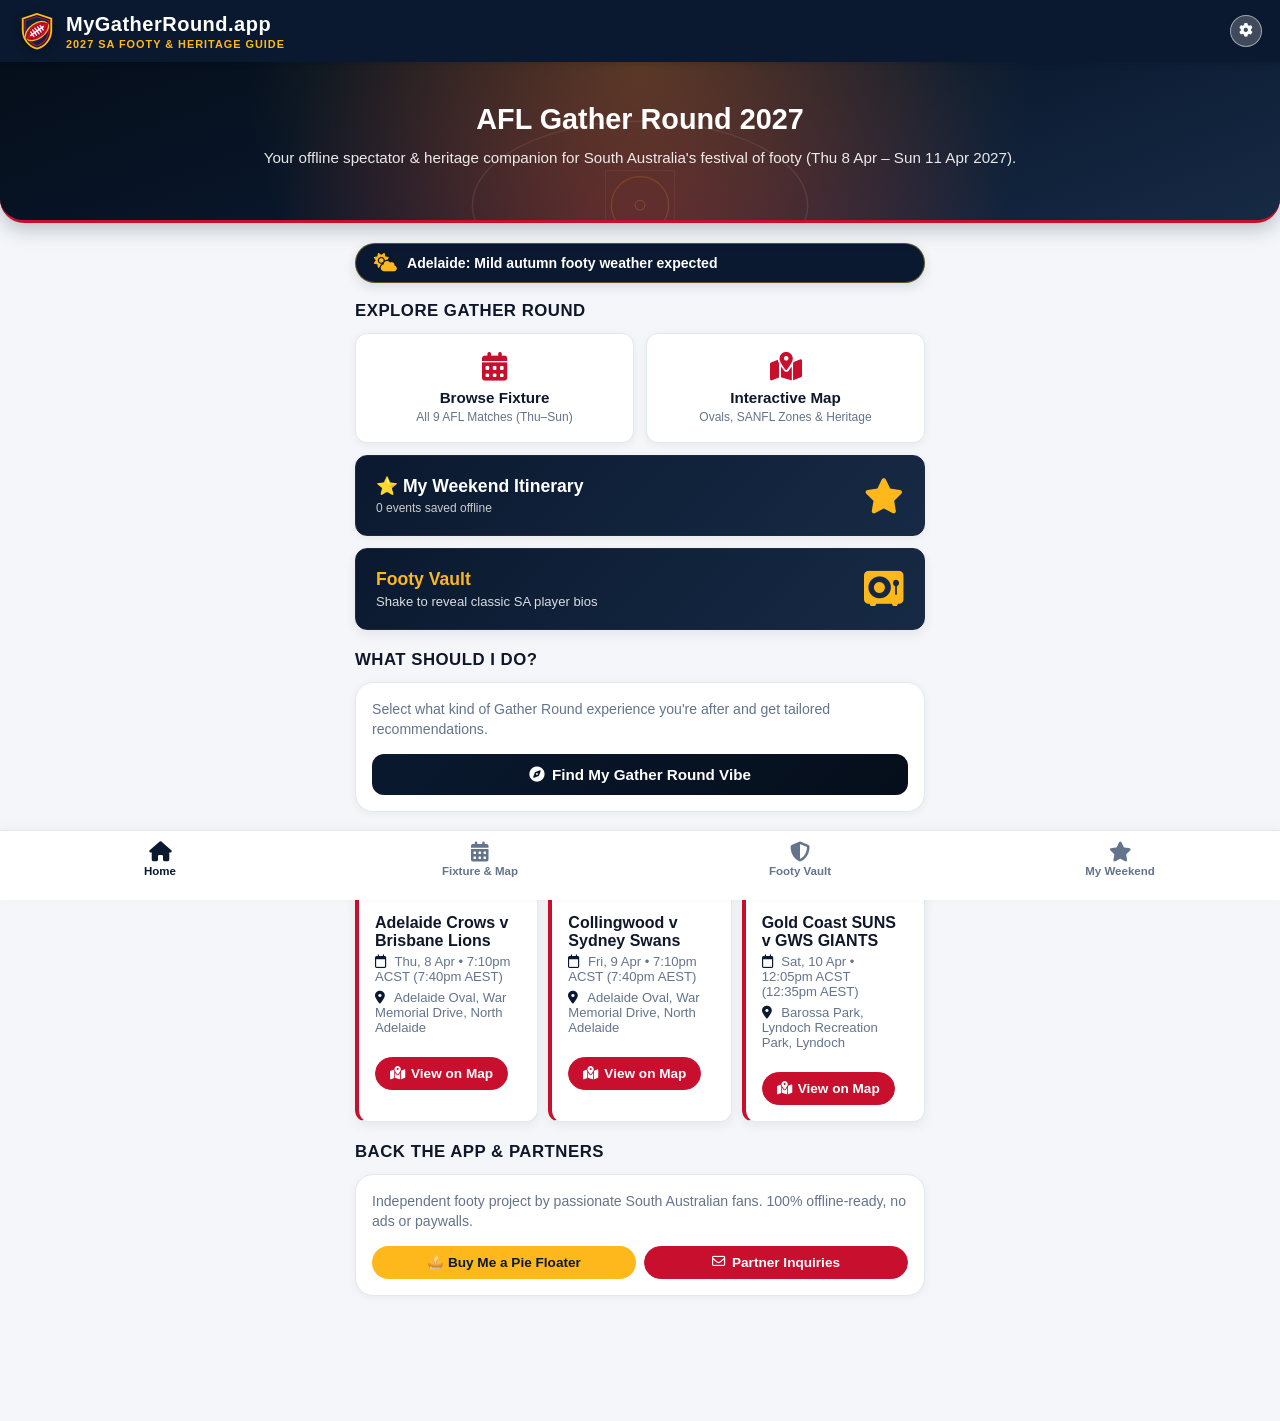
==== index.html @ 76340134 "Add files via upload" ====
<!DOCTYPE html>
<html lang="en">
<head>
    <meta charset="UTF-8">
    <meta name="viewport" content="width=device-width, initial-scale=1.0">
    <meta name="description" content="Independent offline-first spectator &amp; heritage companion for AFL Gather Round 2027 in South Australia. Complete 9-match fixture, SANFL recruiting zones, defunct grounds, supporter pubs, and Footy Express hubs.">
    <title>MyGatherRound.app — 2027 SA Footy &amp; Heritage Guide</title>

    <link rel="manifest" href="manifest.json">
    <meta name="theme-color" content="#0A192F">
    <link rel="apple-touch-icon" href="icons/apple-touch-icon.png">

    <link rel="stylesheet" href="https://cdnjs.cloudflare.com/ajax/libs/font-awesome/6.4.0/css/all.min.css">
    <link rel="preconnect" href="https://cdnjs.cloudflare.com" crossorigin>
    <link rel="stylesheet" href="style.css?v=6.0">
    <!-- Manual SPA pageviews sent from app.js -->
    <script>
        window.GATHER_GA_MEASUREMENT_ID = 'G-95K2T8ZYW4';

        if (window.GATHER_GA_MEASUREMENT_ID) {
            const gaScript = document.createElement('script');
            gaScript.async = true;
            gaScript.src = `https://www.googletagmanager.com/gtag/js?id=${window.GATHER_GA_MEASUREMENT_ID}`;
            document.head.appendChild(gaScript);

            window.dataLayer = window.dataLayer || [];
            window.gtag = function gtag(){ window.dataLayer.push(arguments); };
            window.gtag('js', new Date());
            window.gtag('config', window.GATHER_GA_MEASUREMENT_ID, {
                send_page_view: false
            });
        }

        // Web Push Config
        window.VAPID_PUBLIC_KEY = 'BH3LyaH9Mmp3P5v2Aj8zsNks2gdPat467Py3-vCVW6Ftcm-G1V52Nr8B0gOdq9ZPKsr3PaxFYC1iHn3xDRe8W2I';
        window.GATHER_PUSH_CONFIG = {
            vapidPublicKey: window.VAPID_PUBLIC_KEY,
            subscriptionUrl: 'https://gr-push-backend.mytdu-push.workers.dev/subscribe'
        };
    </script>
</head>
<body>
    <header>
        <button class="header-brand" onclick="showView('home')" aria-label="Go to MyGatherRound home">
            <svg class="header-logo-svg" width="38" height="38" viewBox="0 0 40 40" fill="none" xmlns="http://www.w3.org/2000/svg" aria-hidden="true">
                <!-- Heritage Shield Background -->
                <path d="M20 2L5 7V19C5 28.5 11.5 36.5 20 38.5C28.5 36.5 35 28.5 35 19V7L20 2Z" fill="#0A192F" stroke="#FFB81C" stroke-width="2"/>
                <!-- Shield Inner Accent Border -->
                <path d="M20 5L7.5 9V18.5C7.5 26.5 13 33.7 20 35.5C27 33.7 32.5 26.5 32.5 18.5V9L20 5Z" stroke="#C8102E" stroke-width="1.2" fill="#0E2340"/>
                <!-- Aussie Rules Sherrin Red Football rotated at -35deg -->
                <g transform="translate(20, 20) rotate(-35) translate(-20, -20)">
                    <ellipse cx="20" cy="20" rx="13.5" ry="8" fill="#C8102E" stroke="#FFB81C" stroke-width="1.3"/>
                    <path d="M6.5 20C10 14 30 14 33.5 20" stroke="#8E0820" stroke-width="1" fill="none"/>
                    <path d="M6.5 20C10 26 30 26 33.5 20" stroke="#8E0820" stroke-width="1" fill="none"/>
                    <!-- White Sherrin Lacing Spine -->
                    <line x1="12" y1="20" x2="28" y2="20" stroke="#FFFFFF" stroke-width="1.6" stroke-linecap="round"/>
                    <!-- White Sherrin Cross Laces -->
                    <line x1="14" y1="17" x2="14" y2="23" stroke="#FFFFFF" stroke-width="1.3" stroke-linecap="round"/>
                    <line x1="17" y1="16.5" x2="17" y2="23.5" stroke="#FFFFFF" stroke-width="1.3" stroke-linecap="round"/>
                    <line x1="20" y1="16.2" x2="20" y2="23.8" stroke="#FFFFFF" stroke-width="1.3" stroke-linecap="round"/>
                    <line x1="23" y1="16.5" x2="23" y2="23.5" stroke="#FFFFFF" stroke-width="1.3" stroke-linecap="round"/>
                    <line x1="26" y1="17" x2="26" y2="23" stroke="#FFFFFF" stroke-width="1.3" stroke-linecap="round"/>
                </g>
            </svg>
            <div class="header-titles">
                <h1>MyGatherRound.app</h1>
                <div class="header-subtitle">2027 SA FOOTY &amp; HERITAGE GUIDE</div>
            </div>
        </button>

        <div class="header-actions">
            <button id="header-settings-btn" class="header-icon-btn" onclick="showView('settings')" aria-label="Settings" title="Settings">
                <i class="fas fa-gear" aria-hidden="true"></i>
            </button>
        </div>
    </header>

    <main id="view-home" class="view active">
        <div class="hero">
            <h2>AFL Gather Round 2027</h2>
            <p>Your offline spectator &amp; heritage companion for South Australia's festival of footy (Thu 8 Apr – Sun 11 Apr 2027).</p>
        </div>

        <div class="home-container">
            <div id="weather-widget" class="weather-widget" aria-live="polite">
                <i class="fas fa-cloud-sun" aria-hidden="true"></i>
                <span>Today in Adelaide: Checking weather…</span>
            </div>

            <div class="section-title">Explore Gather Round</div>

            <div class="home-grid">
                <button class="action-card" onclick="showView('schedule');">
                    <i class="fas fa-calendar-days" aria-hidden="true"></i>
                    <h3>Browse Fixture</h3>
                    <p>All 9 AFL Matches (Thu–Sun)</p>
                </button>

                <button class="action-card" onclick="showView('schedule');">
                    <i class="fas fa-map-location-dot" aria-hidden="true"></i>
                    <h3>Interactive Map</h3>
                    <p>Ovals, SANFL Zones &amp; Heritage</p>
                </button>

                <button class="action-card primary-card" onclick="showView('saved')">
                    <div>
                        <h3>⭐ My Weekend Itinerary</h3>
                        <p id="home-saved-count">0 events saved offline</p>
                    </div>
                    <i class="fas fa-star" aria-hidden="true" style="color:var(--gold);"></i>
                </button>

                <button class="action-card vault-card" onclick="showView('vault')">
                    <div>
                        <h3>Footy Vault</h3>
                        <p>Shake to reveal classic SA player bios</p>
                    </div>
                    <i class="fas fa-vault" aria-hidden="true"></i>
                </button>
            </div>

            <!-- What should I do? Recommendation Flow -->
            <section class="home-section" aria-labelledby="guide-title">
                <div class="section-title" id="guide-title">What should I do?</div>
                <div class="guide-panel">
                    <p class="guide-intro">Select what kind of Gather Round experience you're after and get tailored recommendations.</p>
                    <button id="recommendation-launch-btn" class="guide-launch-btn" onclick="openRecommendationFlow()" aria-controls="recommendation-flow" aria-expanded="false">
                        <i class="fas fa-compass" aria-hidden="true"></i>
                        Find My Gather Round Vibe
                    </button>

                    <div id="recommendation-flow" class="recommendation-flow" hidden>
                        <div class="recommendation-step">
                            <div class="recommendation-label">Step 1 · Pick an experience</div>
                            <div id="recommendation-intent-buttons" class="choice-grid" role="group" aria-label="Choose your experience"></div>
                        </div>

                        <div id="recommendation-step-two" class="recommendation-step" hidden>
                            <div class="recommendation-label">Step 2 · Choose your focus</div>
                            <div id="recommendation-option-buttons" class="choice-grid" role="group" aria-label="Choose a recommendation category"></div>
                        </div>

                        <div class="recommendation-controls">
                            <button id="recommendation-back-btn" class="text-btn" onclick="goBackRecommendation()" hidden>Back</button>
                            <button class="text-btn" onclick="resetRecommendationFlow()">Reset</button>
                        </div>

                        <div id="recommendation-results" class="recommendation-results" aria-live="polite"></div>
                    </div>
                </div>
            </section>

            <section class="home-section" aria-labelledby="featured-title">
                <div class="section-title" id="featured-title">Featured Highlights</div>
                <div id="featured-events" class="featured-events" aria-live="polite"></div>
            </section>

            <section class="home-section" aria-labelledby="support-title">
                <div class="section-title" id="support-title">Back the App &amp; Partners</div>
                <div class="guide-panel">
                    <p class="guide-intro">Independent footy project by passionate South Australian fans. 100% offline-ready, no ads or paywalls.</p>
                    <div class="support-actions">
                        <button class="btn btn-secondary btn-pie-cta" type="button" onclick="openSupportModal()">
                            🥧 Buy Me a Pie Floater
                        </button>
                        <a href="mailto:callas1894@gmail.com?subject=MyGatherRound%20Partner%20Inquiry" class="btn btn-primary">
                            <i class="far fa-envelope" aria-hidden="true"></i>
                            Partner Inquiries
                        </a>
                    </div>
                </div>
            </section>
        </div>
    </main>

    <section id="view-settings" class="view" aria-labelledby="settings-title">
        <div class="home-container">
            <h2 id="settings-title">Settings</h2>
            <div id="push-panel" class="guide-panel">
                <div class="settings-row">
                    <span id="notifications-label">Gather Round Banter &amp; Local Alerts</span>
                    <button id="push-toggle-btn" class="settings-switch" type="button" role="switch" aria-labelledby="notifications-label" aria-checked="false" onclick="togglePushAlerts()">Off</button>
                </div>
                <p class="guide-intro">Get cheeky footy memes, local pub &amp; pie floater tips, and occasional stadium reminders. No login required.</p>
                <div class="push-actions">
                    <div id="push-success-animation" class="push-success-animation" aria-hidden="true" hidden></div>
                </div>
                <p id="push-status" class="push-status" aria-live="polite"></p>
            </div>
            <div class="guide-panel settings-panel">
                <button class="btn btn-secondary" type="button" onclick="showView('home')" style="width:100%; margin-bottom:10px;">
                    <i class="fas fa-arrow-left" aria-hidden="true"></i> Back to Home
                </button>
                <button class="btn btn-outline-primary" type="button" onclick="openFeedbackModal()" style="width:100%;">
                    <i class="fas fa-comment-dots" aria-hidden="true"></i> Send Feedback
                </button>
            </div>
            <div class="guide-panel settings-panel">
                <div class="settings-row">
                    <span id="sound-label">Audio &amp; Whistle Feedback</span>
                    <button id="sound-toggle-btn" class="settings-switch" type="button" role="switch" aria-labelledby="sound-label" aria-checked="false" onclick="toggleAudioFeedback()">Off</button>
                </div>
            </div>
            <div id="settings-support-panel" class="guide-panel settings-panel" aria-label="Support MyGatherRound">
                <div class="support-bidon-card">
                    <div class="bidon-icon-wrap pie-icon-wrap">
                        🥧
                    </div>
                    <div class="bidon-text">
                        <h4>🥧 Buy Me a Pie Floater</h4>
                        <p>Support independent offline SANFL boundary maps, defunct ground research, and server costs for SA Gather Round 2027.</p>
                    </div>
                    <a href="https://buymeacoffee.com/mytdu" target="_blank" rel="noopener noreferrer" class="btn btn-bidon btn-pie-btn">
                        <i class="fas fa-heart"></i> Buy a Pie Floater ($5)
                    </a>
                </div>
            </div>
            <div class="guide-panel settings-panel" style="margin-top:16px;">
                <h4 style="margin:0 0 6px 0; color:var(--primary); font-size:0.95rem;">Host or Sponsor a Supporter Event?</h4>
                <p style="font-size:0.84rem; color:var(--text-light); margin:0 0 10px 0;">Promote your pub takeover, brewery, or speaker night directly to interstate Gather Round fans.</p>
                <a href="mailto:callas1894@gmail.com?subject=MyGatherRound%20Partner%20Inquiry" class="btn btn-outline-primary" style="font-size:0.84rem;">
                    <i class="far fa-envelope"></i> Contact: callas1894@gmail.com
                </a>
            </div>
        </div>
    </section>

    <section id="view-schedule" class="view" aria-label="Gather Round Fixture and Events">
        <div class="schedule-layout">
            <div class="schedule-feed-col">
                <div class="filter-wrapper sticky-filters">
                    <!-- Real-Time Schedule Search -->
                    <div class="search-box-wrapper" role="search">
                        <i class="fas fa-search search-icon" aria-hidden="true"></i>
                        <input
                            type="search"
                            id="schedule-search-input"
                            class="schedule-search-input"
                            placeholder="Search matches, clubs, ovals, pubs, legends..."
                            aria-label="Search fixture and events"
                            oninput="handleScheduleSearch(this.value)"
                            autocomplete="off"
                        >
                        <button
                            type="button"
                            id="schedule-search-clear"
                            class="search-clear-btn"
                            onclick="clearScheduleSearch()"
                            aria-label="Clear search"
                            style="display: none;"
                        >
                            <i class="fas fa-times" aria-hidden="true"></i>
                        </button>
                    </div>

                    <!-- 18-CLUB FILTER BAR -->
                    <div class="filter-label">Filter by AFL Club</div>
                    <div class="club-filter-bar" id="club-filters" role="tablist" aria-label="18-Club Filter Bar">
                        <button class="club-pill active" onclick="applyClubFilter('All', this)">All Clubs</button>
                        <button class="club-pill" onclick="applyClubFilter('Adelaide Crows', this)">Adelaide Crows</button>
                        <button class="club-pill" onclick="applyClubFilter('Brisbane Lions', this)">Brisbane Lions</button>
                        <button class="club-pill" onclick="applyClubFilter('Carlton', this)">Carlton</button>
                        <button class="club-pill" onclick="applyClubFilter('Collingwood', this)">Collingwood</button>
                        <button class="club-pill" onclick="applyClubFilter('Essendon', this)">Essendon</button>
                        <button class="club-pill" onclick="applyClubFilter('Fremantle', this)">Fremantle</button>
                        <button class="club-pill" onclick="applyClubFilter('Geelong Cats', this)">Geelong Cats</button>
                        <button class="club-pill" onclick="applyClubFilter('Gold Coast SUNS', this)">Gold Coast SUNS</button>
                        <button class="club-pill" onclick="applyClubFilter('GWS GIANTS', this)">GWS GIANTS</button>
                        <button class="club-pill" onclick="applyClubFilter('Hawthorn', this)">Hawthorn</button>
                        <button class="club-pill" onclick="applyClubFilter('Melbourne', this)">Melbourne</button>
                        <button class="club-pill" onclick="applyClubFilter('North Melbourne', this)">North Melbourne</button>
                        <button class="club-pill" onclick="applyClubFilter('Port Adelaide', this)">Port Adelaide</button>
                        <button class="club-pill" onclick="applyClubFilter('Richmond', this)">Richmond</button>
                        <button class="club-pill" onclick="applyClubFilter('St Kilda', this)">St Kilda</button>
                        <button class="club-pill" onclick="applyClubFilter('Sydney Swans', this)">Sydney Swans</button>
                        <button class="club-pill" onclick="applyClubFilter('West Coast Eagles', this)">West Coast Eagles</button>
                        <button class="club-pill" onclick="applyClubFilter('Western Bulldogs', this)">Western Bulldogs</button>
                    </div>

                    <!-- CATEGORY FILTER PILLS -->
                    <div class="filter-label">Category</div>
                    <div class="filters luma-pills" id="luma-category-filters" role="tablist" aria-label="Category filter">
                        <button class="luma-pill active" data-category="All" onclick="applyLumaCategory('All', this)">🏉 All</button>
                        <button class="luma-pill" data-category="Matches" onclick="applyLumaCategory('Matches', this)">🏟️ Matches</button>
                        <button class="luma-pill" data-category="Kids & Clinics" hidden style="display:none;" onclick="applyLumaCategory('Kids & Clinics', this)">👶 Kids &amp; Clinics</button>
                        <button class="luma-pill" data-category="Supporter Pubs" hidden style="display:none;" onclick="applyLumaCategory('Supporter Pubs', this)">🍻 Supporter Pubs</button>
                        <button class="luma-pill" data-category="The Outer" hidden style="display:none;" onclick="applyLumaCategory('The Outer', this)">📢 The Outer</button>
                        <button class="luma-pill" data-category="Parade" hidden style="display:none;" onclick="applyLumaCategory('Parade', this)">🎉 Parade &amp; Fest</button>
                        <button class="luma-pill star-pill" data-category="My Weekend" onclick="applyLumaCategory('My Weekend', this)">⭐ My Weekend</button>
                    </div>

                    <!-- DATE FILTER PILLS -->
                    <div class="filter-label" id="filter-label-text">Filter by Date</div>
                    <div class="filters" id="day-filters">
                        <button class="filter-btn active" onclick="applyDayFilter('All', this)">All Days</button>
                        <button class="filter-btn" onclick="applyDayFilter('2027-04-08', this)">Thu 8 Apr</button>
                        <button class="filter-btn" onclick="applyDayFilter('2027-04-09', this)">Fri 9 Apr</button>
                        <button class="filter-btn" onclick="applyDayFilter('2027-04-10', this)">Sat 10 Apr</button>
                        <button class="filter-btn" onclick="applyDayFilter('2027-04-11', this)">Sun 11 Apr</button>
                    </div>
                </div>

                <div id="events-container">
                    <div id="loader"><i class="fas fa-spinner fa-spin fa-2x" aria-hidden="true"></i><br><br>Loading Gather Round Fixture...</div>
                </div>
            </div>

            <!-- Sticky Leaflet Map Column (Split layout on desktop, full view on mobile toggle) -->
            <div class="schedule-map-col" id="schedule-map-col">
                <div class="map-toolbar">
                    <div class="map-toolbar-title"><i class="fas fa-map-location-dot" aria-hidden="true"></i> SA Footy Interactive Map</div>
                    <div class="map-toolbar-status" id="schedule-map-status"></div>
                </div>

                <!-- MAP TOGGLEABLE OVERLAY LAYERS -->
                <div class="map-layer-toggles" role="toolbar" aria-label="Footy Map Layers">
                    <button type="button" class="layer-pill" id="layer-toggle-stadiums" onclick="toggleMapLayer('stadiums')">
                        🏟️ Stadiums &amp; Hubs
                    </button>
                    <button type="button" class="layer-pill" id="layer-toggle-sanfl-current" onclick="toggleMapLayer('sanfl-current')">
                        🛡️ SANFL Zones (Current)
                    </button>
                    <button type="button" class="layer-pill" id="layer-toggle-sanfl-1990" onclick="toggleMapLayer('sanfl-1990')">
                        🕰️ SANFL Zones (1990)
                    </button>
                    <button type="button" class="layer-pill" id="layer-toggle-defunct" onclick="toggleMapLayer('defunct')">
                        🏟️ Defunct Grounds
                    </button>
                    <button type="button" class="layer-pill" id="layer-toggle-sanfl-grounds" onclick="toggleMapLayer('sanfl-grounds')">
                        🏉 SANFL Grounds
                    </button>
                    <button type="button" class="layer-pill" id="layer-toggle-heritage" onclick="toggleMapLayer('heritage')">
                        🏛️ Footy Roots
                    </button>
                    <button type="button" class="layer-pill" id="layer-toggle-toilets" onclick="toggleMapLayer('toilets')">
                        🚻 Toilets
                    </button>
                    <button type="button" class="layer-pill" id="layer-toggle-water" onclick="toggleMapLayer('water')">
                        💧 Water
                    </button>
                </div>

                <div id="schedule-interactive-map" class="schedule-interactive-map" role="region" aria-label="Interactive SA footy map"></div>
                
                <div class="map-legend">
                    <span class="legend-item"><span class="legend-dot dot-match"></span> AFL Match</span>
                    <span class="legend-item"><span class="legend-dot dot-festival"></span> Festival / Parade</span>
                    <span class="legend-item"><span class="legend-dot dot-clinic"></span> Clinics</span>
                    <span class="legend-item"><span class="legend-dot dot-pub"></span> Supporter Pubs</span>
                    <span class="legend-item"><span class="legend-dot dot-outer"></span> The Outer</span>
                </div>
            </div>
        </div>

        <!-- Floating Mobile View Toggle Button -->
        <button id="mobile-map-toggle-btn" class="floating-view-toggle" onclick="toggleMobileScheduleView()" aria-label="Toggle between map and list view">
            <i class="fas fa-map" id="mobile-toggle-icon" aria-hidden="true"></i>
            <span id="mobile-toggle-label">Map View</span>
        </button>
    </section>

    <!-- SAVED VIEW ("MY WEEKEND") -->
    <section id="view-saved" class="view" aria-label="Saved Gather Round events and Fan Passport">
        <div class="saved-heading">
            <h2>⭐ My Weekend Itinerary</h2>
            <div class="saved-header-actions">
                <button class="btn btn-secondary share-btn" type="button" onclick="shareItinerary()" aria-label="Share itinerary deep link"><i class="fas fa-share-nodes" aria-hidden="true"></i> Share Itinerary</button>
                <button class="btn btn-primary export-btn" type="button" onclick="exportSavedEvents()"><i class="far fa-calendar-plus" aria-hidden="true"></i> Export to Calendar</button>
            </div>
        </div>
        <p class="saved-sub">Your personal AFL Gather Round 2027 offline itinerary and spectator passport.</p>
        <div id="saved-events-container"></div>
    </section>

    <!-- INSTALL MODAL -->
    <div id="install-modal" class="modal-overlay" onclick="closeInstallModal(event)">
        <div class="modal-card" role="dialog" aria-modal="true" aria-labelledby="install-title">
            <div class="modal-header">
                <h3 id="install-title">Install MyGatherRound.app</h3>
                <button class="close-btn" onclick="closeInstallModal()" aria-label="Close installation instructions">&times;</button>
            </div>
            <p class="modal-sub">Add this app to your phone's home screen for instantaneous offline access during match days:</p>

            <div class="install-step"><div class="step-num">1</div><div>Tap the <strong>Share</strong> button in your mobile browser bar.</div></div>
            <div class="install-step"><div class="step-num">2</div><div>Select <strong>Add to Home Screen</strong>.</div></div>
            <button class="btn btn-primary" style="width:100%; margin-top:15px; padding:12px;" onclick="closeInstallModal()">Got It</button>
        </div>
    </div>

    <!-- FEEDBACK MODAL -->
    <div id="feedback-modal" class="modal-overlay" role="dialog" aria-modal="true" aria-labelledby="feedback-title" aria-describedby="feedback-description" onclick="closeFeedbackModal(event)">
        <div class="modal-card modal-card-wide">
            <div class="modal-header">
                <h3 id="feedback-title">Send Feedback</h3>
                <button class="close-btn" onclick="closeFeedbackModal()" aria-label="Close feedback form">&times;</button>
            </div>
            <p id="feedback-description" class="modal-sub">Report a missing supporter pub, venue tip, or historical correction.</p>
            <iframe
                id="feedback-form-frame"
                class="feedback-frame"
                title="Gather Round feedback form"
                loading="lazy"
                src="about:blank"
                data-form-src="https://docs.google.com/forms/d/e/1FAIpQLSeqT7n_K20AOT6cYhh2yM2VedXHFwGD9ByQ7wXvT9gmmK6NEg/viewform?embedded=true"
                data-form-share-url="https://forms.gle/2UWyokw2GM65tKsW9"
            ></iframe>
            <p class="feedback-note">Having trouble viewing the embedded form? You can open it directly in a new tab.</p>
            <div class="modal-actions">
                <button class="btn btn-primary" type="button" onclick="openFeedbackForm()">Open in new tab</button>
                <button class="btn modal-secondary-btn" type="button" onclick="closeFeedbackModal()">Done</button>
            </div>
        </div>
    </div>

    <!-- SUPPORT / PIE FLOATER MODAL -->
    <div id="support-modal" class="modal-overlay" role="dialog" aria-modal="true" aria-labelledby="support-modal-title" onclick="closeSupportModal(event)">
        <div class="modal-card">
            <div class="modal-header">
                <h3 id="support-modal-title">🥧 Buy Me a Pie Floater</h3>
                <button class="close-btn" onclick="closeSupportModal()" aria-label="Close support modal">&times;</button>
            </div>
            <div class="support-bidon-card">
                <div class="bidon-icon-wrap pie-icon-wrap">
                    🥧
                </div>
                <div class="bidon-text">
                    <h4>Back MyGatherRound.app</h4>
                    <p>Keep this guide 100% independent, free of gambling ads, and offline-ready for every footy fan visiting South Australia.</p>
                </div>
                <a href="https://buymeacoffee.com/mytdu" target="_blank" rel="noopener noreferrer" class="btn btn-bidon btn-pie-btn">
                    <i class="fas fa-heart"></i> Buy a Pie Floater ($5)
                </a>
            </div>
            <div style="margin-top:16px; font-size:0.85rem; color:var(--text-light); text-align:center;">
                Want to partner or spotlight your venue? <a href="mailto:callas1894@gmail.com?subject=MyGatherRound%20Partner%20Inquiry" style="color:var(--crimson); font-weight:bold;">Contact us here</a>.
            </div>
        </div>
    </div>

    <!-- FOOTY VAULT VIEW -->
    <section id="view-vault" class="view" aria-labelledby="vault-title">
        <div class="home-container">
            <h2 id="vault-title">🏛️ Footy Vault</h2>
            <p class="vault-subtitle">Shake your phone (or tap below) to reveal a classic SA footy cult hero.</p>

            <div class="vault-controls">
                <button id="vault-unlock-btn" class="btn btn-primary vault-unlock-btn" type="button" onclick="unlockVault()" style="display:none;">
                    <i class="fas fa-lock-open" aria-hidden="true"></i> Unlock Shake Sensor
                </button>
                <div id="vault-sensor-status" class="vault-sensor-badge" aria-live="polite">⚪ Tap below to unlock motion sensor</div>
                <button id="vault-tap-btn" class="btn btn-secondary vault-tap-btn" type="button" onclick="triggerVaultShake()">
                    <i class="fas fa-football" aria-hidden="true"></i> Shake / Draw Random Cult Hero
                </button>
            </div>

            <div id="vault-card-container" class="vault-card-container" aria-live="polite"></div>

            <div class="vault-back-row">
                <button class="btn btn-secondary" type="button" onclick="showView('home')">
                    <i class="fas fa-arrow-left" aria-hidden="true"></i> Back to Home
                </button>
            </div>
        </div>
    </section>

    <!-- BOTTOM NAVIGATION -->
    <nav class="bottom-nav" aria-label="Primary navigation">
        <button class="nav-item active" onclick="showView('home')" id="nav-home"><i class="fas fa-home" aria-hidden="true"></i>Home</button>
        <button class="nav-item" onclick="showView('schedule')" id="nav-schedule"><i class="fas fa-calendar-days" aria-hidden="true"></i>Fixture &amp; Map</button>
        <button class="nav-item" onclick="showView('vault')" id="nav-vault"><i class="fas fa-shield-halved" aria-hidden="true"></i>Footy Vault</button>
        <button class="nav-item" onclick="showView('saved')" id="nav-saved"><span class="badge" id="nav-badge" style="display:none;">0</span><i class="fas fa-star" aria-hidden="true"></i>My Weekend</button>
    </nav>

    <script src="cdn-libs.js?v=6.0"></script>
    <script src="app.js?v=6.0"></script>
    <script src="push-notifications.js?v=6.0"></script>
</body>
</html>
---- style.css ----
/* MyGatherRound.app — 2027 SA Footy & Heritage Guide */
:root {
    --primary: #0A192F;
    --primary-dark: #050E1A;
    --crimson: #C8102E;
    --gold: #FFB81C;
    --navy: #0A192F;
    --navy-light: #172A45;
    --bg-color: #F4F6F9;
    --card-bg: #FFFFFF;
    --text-dark: #0F172A;
    --text-light: #64748B;
    --border: #E2E8F0;
}

* {
    box-sizing: border-box;
}

body {
    font-family: -apple-system, BlinkMacSystemFont, 'Segoe UI', Roboto, Helvetica, Arial, sans-serif;
    background-color: var(--bg-color);
    margin: 0;
    padding: 0;
    color: var(--text-dark);
    padding-bottom: 85px;
}

header {
    background-color: var(--primary) !important;
    color: white;
    padding: 12px 18px;
    position: sticky;
    top: 0;
    z-index: 100;
    box-shadow: 0 2px 6px rgba(0,0,0,0.12);
    display: flex;
    justify-content: space-between;
    align-items: center;
}

.header-brand {
    display: flex;
    align-items: center;
    gap: 10px;
    background: transparent;
    border: none;
    text-align: left;
    padding: 0;
    cursor: pointer;
    user-select: none;
}

.header-logo-svg {
    flex-shrink: 0;
    filter: drop-shadow(0 2px 4px rgba(0, 0, 0, 0.35));
}

.header-titles {
    display: flex;
    flex-direction: column;
}

.header-brand h1 {
    margin: 0;
    font-size: 1.25rem;
    font-weight: 800;
    letter-spacing: 0.5px;
    color: white;
    line-height: 1.15;
}

.header-subtitle {
    font-size: 0.68rem;
    text-transform: uppercase;
    font-weight: 700;
    letter-spacing: 1px;
    color: var(--gold) !important;
    margin-top: 2px;
}

.header-actions {
    display: flex;
    align-items: center;
    gap: 8px;
}

.header-icon-btn {
    background: rgba(255, 255, 255, 0.22);
    color: white;
    border: 1px solid rgba(255, 255, 255, 0.5);
    width: 32px;
    height: 32px;
    border-radius: 50%;
    font-size: 0.85rem;
    cursor: pointer;
    display: inline-flex;
    align-items: center;
    justify-content: center;
    backdrop-filter: blur(4px);
    transition: all 0.2s ease;
    padding: 0;
}

.header-icon-btn:hover {
    background: rgba(255, 255, 255, 0.35);
}

.header-icon-btn:active {
    background: rgba(255, 255, 255, 0.5);
    transform: scale(0.92);
}

.header-icon-btn.active {
    background: white;
    color: var(--primary);
    border-color: white;
}

.header-install-btn {
    background: rgba(255, 255, 255, 0.22);
    color: white;
    border: 1px solid rgba(255, 255, 255, 0.5);
    padding: 6px 14px;
    border-radius: 20px;
    font-size: 0.78rem;
    font-weight: 700;
    cursor: pointer;
    display: flex;
    align-items: center;
    gap: 6px;
    backdrop-filter: blur(4px);
    transition: all 0.2s ease;
}

.header-install-btn:active {
    background: rgba(255, 255, 255, 0.4);
    transform: scale(0.95);
}

.view {
    display: none;
}

.view.active {
    display: block;
}

.hero {
    position: relative;
    background-color: #0A192F;
    background-image:
        radial-gradient(circle at 50% 0%, rgba(255, 184, 28, 0.22) 0%, transparent 60%),
        radial-gradient(circle at 50% 115%, rgba(200, 16, 46, 0.35) 0%, transparent 55%),
        url("data:image/svg+xml,%3Csvg xmlns='http://www.w3.org/2000/svg' viewBox='0 0 800 320'%3E%3Cellipse cx='400' cy='290' rx='340' ry='170' fill='none' stroke='%23ffffff' stroke-opacity='0.10' stroke-width='3'/%3E%3Ccircle cx='400' cy='290' r='58' fill='none' stroke='%23FFB81C' stroke-opacity='0.22' stroke-width='2.5'/%3E%3Ccircle cx='400' cy='290' r='10' fill='none' stroke='%23FFB81C' stroke-opacity='0.28' stroke-width='2'/%3E%3Crect x='330' y='220' width='140' height='140' fill='none' stroke='%23ffffff' stroke-opacity='0.08' stroke-width='2'/%3E%3C/svg%3E"),
        linear-gradient(160deg, #050E1A 0%, #0A192F 55%, #172A45 100%);
    background-size: cover, cover, 100% 100%, cover;
    background-position: center;
    color: white;
    padding: 40px 20px 32px 20px;
    text-align: center;
    border-bottom: 3px solid #C8102E;
    border-bottom-left-radius: 24px;
    border-bottom-right-radius: 24px;
    box-shadow: 0 6px 20px rgba(10, 25, 47, 0.25);
}

.hero h2 {
    font-size: 1.8rem;
    font-weight: 800;
    margin: 0 0 10px 0;
    line-height: 1.2;
}

.hero p {
    font-size: 0.95rem;
    margin: 0 0 20px 0;
    opacity: 0.9;
    line-height: 1.4;
}

.home-container {
    padding: 20px 15px;
    max-width: 600px;
    margin: 0 auto;
}

.weather-widget {
    display: flex;
    align-items: center;
    gap: 10px;
    background: #0A192F;
    border: 1px solid rgba(255, 184, 28, 0.35);
    border-radius: 9999px;
    padding: 10px 18px;
    margin: 0 0 18px 0;
    color: #FFFFFF;
    font-size: 0.88rem;
    font-weight: 600;
    box-shadow: 0 4px 12px rgba(10, 25, 47, 0.12);
}

.weather-widget i {
    color: #FFB81C;
    font-size: 1.15rem;
}

.weather-widget span {
    color: #FFFFFF;
}

.section-title {
    font-size: 1.05rem;
    font-weight: 700;
    margin: 15px 0 12px 0;
    color: var(--text-dark);
    text-transform: uppercase;
    letter-spacing: 0.5px;
}

.home-section {
    margin-bottom: 20px;
}

.guide-panel {
    background: var(--card-bg);
    border: 1px solid var(--border);
    border-radius: 18px;
    padding: 16px;
    box-shadow: 0 2px 8px rgba(0,0,0,0.05);
}

.settings-panel {
    margin-top: 16px;
}

.settings-panel .helper-copy {
    margin: 0;
}

.settings-row {
    display: flex;
    align-items: center;
    justify-content: space-between;
    gap: 16px;
    font-weight: 700;
    margin-bottom: 12px;
}

.settings-panel .settings-row {
    margin-bottom: 0;
}

.settings-switch {
    position: relative;
    flex: none;
    min-width: 88px;
    height: 32px;
    padding: 0 8px 0 48px;
    border: 0;
    background: transparent;
    color: var(--text-dark);
    cursor: pointer;
    font: inherit;
}

.settings-switch::before {
    content: '';
    position: absolute;
    left: 0;
    top: 0;
    width: 44px;
    height: 24px;
    border-radius: 12px;
    background: var(--text-light);
    margin-top: 4px;
}

.settings-switch::after {
    content: '';
    position: absolute;
    left: 3px;
    top: 7px;
    width: 18px;
    height: 18px;
    border-radius: 50%;
    background: white;
}

.settings-switch[aria-checked="true"]::before {
    background: var(--primary);
}

.settings-switch[aria-checked="true"]::after {
    left: 23px;
}

.settings-switch:disabled {
    opacity: 0.55;
    cursor: not-allowed;
}

.guide-intro,
.helper-copy {
    margin: 0 0 14px 0;
    font-size: 0.88rem;
    color: var(--text-light);
    line-height: 1.45;
}

.guide-launch-btn,
.text-btn {
    border: none;
    cursor: pointer;
    font-weight: 700;
}

.guide-launch-btn {
    width: 100%;
    display: inline-flex;
    align-items: center;
    justify-content: center;
    gap: 8px;
    padding: 12px 14px;
    border-radius: 12px;
    background: linear-gradient(135deg, var(--primary) 0%, var(--primary-dark) 100%);
    color: white;
    font-size: 0.95rem;
}

.recommendation-flow {
    margin-top: 14px;
    padding-top: 14px;
    border-top: 1px solid var(--border);
}

.recommendation-step + .recommendation-step {
    margin-top: 14px;
}

.recommendation-label {
    font-size: 0.74rem;
    text-transform: uppercase;
    letter-spacing: 0.5px;
    font-weight: 800;
    color: var(--text-light);
    margin-bottom: 8px;
}

.choice-grid {
    display: grid;
    grid-template-columns: repeat(2, minmax(0, 1fr));
    gap: 8px;
}

.choice-btn {
    border: 1px solid var(--border);
    background: #fff;
    border-radius: 12px;
    padding: 12px 10px;
    text-align: left;
    font-size: 0.86rem;
    font-weight: 700;
    color: var(--text-dark);
    cursor: pointer;
}

.choice-btn.active {
    border-color: var(--primary);
    background: #fff4ed;
    color: var(--primary);
}

.recommendation-controls {
    display: flex;
    justify-content: space-between;
    align-items: center;
    margin: 12px 0;
}

.text-btn {
    background: transparent;
    color: var(--primary);
    padding: 0;
    font-size: 0.85rem;
}

.recommendation-list,
.featured-events {
    display: grid;
    gap: 10px;
}

@media (min-width: 600px) {
    .featured-events {
        grid-template-columns: repeat(3, minmax(0, 1fr));
        align-items: stretch;
    }

    .featured-events > .event-card {
        margin-bottom: 0;
        height: 100%;
    }
}

.recommendation-card,
.featured-card,
.placeholder-card {
    background: white;
    border: 1px solid var(--border);
    border-radius: 12px;
    padding: 14px;
}

.recommendation-card h3,
.featured-card h3 {
    margin: 0 0 8px 0;
    font-size: 1rem;
    line-height: 1.35;
}

.recommendation-card p,
.placeholder-card {
    margin: 0;
    font-size: 0.88rem;
    color: #444;
    line-height: 1.45;
}

.recommendation-meta,
.featured-meta {
    display: flex;
    flex-wrap: wrap;
    gap: 6px;
    margin-bottom: 8px;
    font-size: 0.76rem;
    color: var(--text-light);
    font-weight: 700;
}

.recommendation-meta {
    margin-bottom: 6px;
}

.recommendation-action,
.featured-action {
    margin-top: 12px;
    width: 100%;
}

.support-actions {
    display: flex;
    flex-wrap: wrap;
    gap: 8px;
}

.support-actions .btn {
    flex: 1 1 calc(50% - 4px);
}

.btn-disabled {
    background: #f1f1f4;
    border-color: #dddddf;
    color: #7a7a84;
}

.home-grid {
    display: grid;
    grid-template-columns: 1fr 1fr;
    gap: 12px;
    margin-bottom: 20px;
}

.action-card {
    background: var(--card-bg);
    border-radius: 12px;
    padding: 18px 15px;
    text-align: center;
    box-shadow: 0 2px 8px rgba(0,0,0,0.06);
    border: 1px solid var(--border);
    cursor: pointer;
    transition: transform 0.2s, box-shadow 0.2s;
    text-decoration: none;
    color: var(--text-dark);
}

.action-card:active {
    transform: scale(0.97);
}

.action-card i {
    font-size: 1.8rem;
    color: var(--crimson);
    margin-bottom: 8px;
    display: block;
}

.action-card h3 {
    margin: 0 0 4px 0;
    font-size: 0.95rem;
    font-weight: 700;
}

.action-card p {
    margin: 0;
    font-size: 0.75rem;
    color: var(--text-light);
}

.primary-card {
    grid-column: span 2;
    background: linear-gradient(135deg, #0A192F 0%, #172A45 100%);
    border: 1px solid #1E293B;
    color: white;
    display: flex;
    align-items: center;
    justify-content: space-between;
    text-align: left;
    padding: 20px;
}

.primary-card i {
    font-size: 2.2rem;
    color: var(--gold) !important;
    margin: 0;
}

.primary-card h3 {
    font-size: 1.1rem;
    margin-bottom: 4px;
}

.primary-card p {
    color: #ccc;
}

/* ==========================================================================
   Schedule, Filters & Lu.ma-style Pill Bar
   ========================================================================== */

.filter-wrapper {
    background: white;
    position: sticky;
    top: 57px;
    z-index: 90;
    border-bottom: 1px solid var(--border);
    box-shadow: 0 2px 4px rgba(0,0,0,0.03);
}

.filter-label {
    font-size: 0.7rem;
    text-transform: uppercase;
    font-weight: 700;
    color: var(--text-light);
    padding: 8px 15px 2px 15px;
    letter-spacing: 0.5px;
}

.filters {
    display: flex;
    overflow-x: auto;
    padding: 6px 15px 10px 15px;
    gap: 8px;
    scrollbar-width: none;
    -webkit-overflow-scrolling: touch;
}

.filters::-webkit-scrollbar {
    display: none;
}

/* Lu.ma-Style Pills */
.luma-pills {
    padding-bottom: 6px;
}

.luma-pill {
    background: #f4f4f8;
    border: 1px solid #e2e2ea;
    border-radius: 999px;
    padding: 8px 16px;
    font-size: 0.86rem;
    font-weight: 700;
    color: #374151;
    white-space: nowrap;
    cursor: pointer;
    transition: all 0.2s cubic-bezier(0.16, 1, 0.3, 1);
    box-shadow: 0 1px 3px rgba(0, 0, 0, 0.04);
}

.luma-pill:hover {
    background: #e9eaef;
    border-color: #d1d5db;
}

.luma-pill.active {
    background: var(--crimson);
    color: #ffffff;
    border-color: var(--crimson);
    box-shadow: 0 3px 10px rgba(200, 16, 46, 0.35);
    transform: translateY(-1px);
}
.luma-pill.star-pill.active {
    background: var(--gold);
    color: var(--navy);
    border-color: var(--gold);
    font-weight: 800;
}

.filter-btn {
    background: var(--bg-color);
    border: 1px solid var(--border);
    border-radius: 20px;
    padding: 5px 12px;
    font-size: 0.78rem;
    white-space: nowrap;
    cursor: pointer;
    transition: all 0.2s;
    font-weight: 600;
    color: var(--text-dark);
}

.filter-btn.active {
    background: var(--navy);
    color: var(--gold);
    border-color: var(--navy);
}

#events-container {
    padding: 15px;
    max-width: 650px;
    margin: 0 auto;
}

/* ==========================================================================
   Responsive Split View (Schedule List + Interactive Leaflet Map)
   ========================================================================== */

.schedule-layout {
    display: block;
    width: 100%;
}

.schedule-feed-col {
    width: 100%;
}

.schedule-map-col {
    display: none;
}

/* Desktop Split Layout */
@media (min-width: 900px) {
    .schedule-layout {
        display: grid;
        grid-template-columns: 490px 1fr;
        align-items: start;
        max-width: 100%;
        margin: 0 auto;
    }

    .schedule-feed-col {
        border-right: 1px solid var(--border);
        min-height: calc(100vh - 58px);
        background: var(--bg-color);
    }

    .schedule-feed-col #events-container {
        max-width: 100%;
        padding: 15px;
    }

    .schedule-map-col {
        display: flex;
        flex-direction: column;
        position: sticky;
        top: 58px;
        height: calc(100vh - 58px);
        background: #eef1f5;
        overflow: hidden;
    }

    .schedule-interactive-map {
        flex: 1 1 auto;
        width: 100%;
        height: 100%;
        z-index: 10;
    }
}

/* Map Header Toolbar & Legend */
.map-toolbar {
    background: #ffffff;
    padding: 10px 16px;
    display: flex;
    align-items: center;
    justify-content: space-between;
    border-bottom: 1px solid var(--border);
    z-index: 20;
}

.map-toolbar-title {
    font-size: 0.88rem;
    font-weight: 700;
    color: var(--text-dark);
    display: flex;
    align-items: center;
    gap: 8px;
}

.map-toolbar-title i {
    color: var(--primary);
}

.map-toolbar-status {
    font-size: 0.78rem;
    color: var(--text-light);
}

.map-legend {
    background: rgba(255, 255, 255, 0.95);
    backdrop-filter: blur(8px);
    padding: 8px 14px;
    border-top: 1px solid var(--border);
    display: flex;
    flex-wrap: wrap;
    align-items: center;
    gap: 12px;
    font-size: 0.76rem;
    font-weight: 600;
    color: #4b5563;
    z-index: 20;
}

.legend-item {
    display: inline-flex;
    align-items: center;
    gap: 5px;
}

.legend-dot {
    width: 10px;
    height: 10px;
    border-radius: 50%;
    display: inline-block;
}

.dot-match { background: #C8102E; }
.dot-festival { background: #FFB81C; }
.dot-clinic { background: #0D9488; }
.dot-pub { background: var(--crimson); }
.dot-outer { background: #1E3A8A; }

/* Real-Time Schedule Search Bar */
.search-box-wrapper {
    position: relative;
    display: flex;
    align-items: center;
    margin: 10px 14px 12px 14px;
    background: #ffffff;
    border: 1px solid var(--border);
    border-radius: 12px;
    padding: 0 12px;
    box-shadow: 0 1px 4px rgba(0, 0, 0, 0.04);
    transition: border-color 0.2s ease, box-shadow 0.2s ease;
    box-sizing: border-box;
    width: auto;
}

.search-box-wrapper:focus-within {
    border-color: var(--primary);
    box-shadow: 0 0 0 3px rgba(255, 184, 28, 0.28);
}

.search-icon {
    color: #9ca3af;
    font-size: 0.9rem;
    margin-right: 8px;
    pointer-events: none;
    flex-shrink: 0;
}

.schedule-search-input {
    flex: 1;
    min-width: 0;
    border: none;
    background: transparent;
    padding: 10px 0;
    font-size: 0.9rem;
    color: var(--text-dark);
    outline: none;
    font-family: inherit;
    width: 100%;
}

.schedule-search-input::placeholder {
    color: #9ca3af;
    font-size: 0.86rem;
}

.search-clear-btn {
    background: #e5e7eb;
    border: none;
    color: #6b7280;
    width: 20px;
    height: 20px;
    border-radius: 50%;
    display: inline-flex;
    align-items: center;
    justify-content: center;
    cursor: pointer;
    font-size: 0.65rem;
    padding: 0;
    margin-left: 6px;
    transition: background 0.15s ease, color 0.15s ease;
}

.search-clear-btn:hover {
    background: #d1d5db;
    color: #111827;
}

/* Mobile Map Toggle Button & States */
.floating-view-toggle {
    display: none;
}

@media (max-width: 899px) {
    .floating-view-toggle {
        display: inline-flex;
        align-items: center;
        gap: 8px;
        position: fixed;
        bottom: 80px;
        right: 18px;
        z-index: 99;
        background: linear-gradient(135deg, var(--primary) 0%, var(--primary-dark) 100%);
        color: white;
        border: none;
        padding: 12px 18px;
        border-radius: 999px;
        font-size: 0.88rem;
        font-weight: 700;
        box-shadow: 0 4px 18px rgba(10, 25, 47, 0.35);
        cursor: pointer;
        transition: transform 0.2s ease, box-shadow 0.2s ease;
    }

    .floating-view-toggle:active {
        transform: scale(0.94);
    }

    #view-schedule.mobile-map-active .schedule-feed-col {
        display: none;
    }

    #view-schedule.mobile-map-active .schedule-map-col {
        display: flex;
        flex-direction: column;
        height: calc(100vh - 138px);
        position: relative;
        width: 100%;
    }

    #view-schedule.mobile-map-active .schedule-interactive-map {
        flex: 1 1 auto;
        width: 100%;
        height: 100%;
        z-index: 10;
    }
}

.leaflet-tile-pane {
    filter: grayscale(0.65) contrast(0.95) brightness(1.04);
}

/* Custom Leaflet Map Markers & Popups */
.custom-map-marker {
    background: transparent;
    border: none;
}

.marker-pin {
    width: 32px;
    height: 32px;
    border-radius: 50% 50% 50% 0;
    transform: rotate(-45deg);
    display: flex;
    align-items: center;
    justify-content: center;
    box-shadow: 0 4px 12px rgba(0, 0, 0, 0.28), 0 2px 4px rgba(10, 25, 47, 0.25);
    border: 2.5px solid #ffffff;
    cursor: pointer;
    transition: transform 0.2s cubic-bezier(0.175, 0.885, 0.32, 1.275);
}

.marker-pin i {
    transform: rotate(45deg);
    color: white;
    font-size: 0.82rem;
}

.marker-pin:hover {
    transform: rotate(-45deg) scale(1.2);
}

.marker-pin.pin-finish {
    background-color: #111827 !important;
    border-color: #f9fafb !important;
}

.marker-pin.pin-checkpoint {
    width: 24px;
    height: 24px;
}

.marker-pin.pin-checkpoint i {
    font-size: 0.68rem;
}

.map-popup-card {
    padding: 4px;
    font-family: inherit;
    min-width: 180px;
}

.popup-tag {
    display: inline-block;
    font-size: 0.65rem;
    font-weight: 800;
    padding: 2px 7px;
    border-radius: 999px;
    text-transform: uppercase;
    margin-bottom: 6px;
    letter-spacing: 0.5px;
}

.popup-title {
    margin: 0 0 6px 0;
    font-size: 0.95rem;
    font-weight: 800;
    color: #111827;
    line-height: 1.3;
}

.popup-meta {
    display: flex;
    flex-direction: column;
    gap: 3px;
    font-size: 0.76rem;
    color: #6b7280;
    margin-bottom: 10px;
}

.popup-action-btn {
    width: 100%;
    padding: 7px 10px;
    font-size: 0.78rem;
    font-weight: 700;
    border-radius: 8px;
}

/* ==========================================================================
   Event Cards & Passport Check-ins
   ========================================================================== */

.event-card {
    background: var(--card-bg);
    border-radius: 12px;
    padding: 16px;
    margin-bottom: 14px;
    box-shadow: 0 4px 12px rgba(10, 25, 47, 0.06);
    border: 1px solid #E2E8F0;
    border-left: 4px solid #C8102E; /* Default AFL Match accent bar */
    position: relative;
    transition: box-shadow 0.2s ease, border-color 0.2s ease, transform 0.2s ease;
}

.event-card[data-category="AFL Match"],
.event-card.category-afl-match {
    border-left: 4px solid #C8102E;
}

.event-card[data-category*="Parade"],
.event-card[data-category*="Festival"],
.event-card.category-festival-parade {
    border-left: 4px solid #FFB81C;
}

.event-card[data-category*="Pub"],
.event-card[data-category*="Outer"],
.event-card.category-supporter-pub,
.event-card.category-the-outer {
    border-left: 4px solid #0A192F;
}

.event-card.highlighted {
    animation: highlightPulse 2.2s ease-out;
    border-color: var(--primary);
    box-shadow: 0 0 0 4px rgba(255, 184, 28, 0.35);
}

@keyframes highlightPulse {
    0% { transform: scale(1); background-color: #FEF3C7; }
    15% { transform: scale(1.02); background-color: #FDE68A; }
    100% { transform: scale(1); background-color: var(--card-bg); }
}

.event-card h3 {
    margin: 0 0 8px 0;
    font-size: 1.08rem;
    padding-right: 35px;
    line-height: 1.35;
    font-weight: 800;
}

.event-meta {
    font-size: 0.82rem;
    color: var(--text-light);
    margin-bottom: 12px;
    display: flex;
    flex-direction: column;
    gap: 6px;
}

.event-meta i {
    width: 16px;
    color: var(--primary);
}

.event-weather {
    display: inline-flex;
    align-items: center;
    gap: 6px;
    color: var(--text-dark);
    font-weight: 700;
}

.event-desc {
    font-size: 0.88rem;
    margin-bottom: 14px;
    line-height: 1.45;
    color: #444;
}

.tag {
    display: inline-block;
    background: #ffe8dd;
    color: var(--primary);
    font-size: 0.72rem;
    padding: 3px 10px;
    border-radius: 12px;
    margin-bottom: 8px;
    font-weight: 700;
    text-transform: uppercase;
}

.event-badges {
    display: flex;
    flex-wrap: wrap;
    align-items: center;
    gap: 8px;
    margin-bottom: 8px;
}

.fav-btn {
    display: inline-flex;
    align-items: center;
    justify-content: center;
    margin-left: auto;
    background: transparent !important;
    border: none !important;
    padding: 4px;
    cursor: pointer;
    color: #9ca3af;
    box-shadow: none !important;
    transition: transform 0.2s cubic-bezier(0.175, 0.885, 0.32, 1.275), color 0.2s ease;
}

.fav-btn i {
    font-size: 1.15rem;
    transition: color 0.2s ease;
}

.fav-btn:active {
    transform: scale(0.85);
}

.fav-btn.saved,
.fav-btn.saved i,
.fav-btn i.saved {
    color: #ff69b4 !important;
}

.fav-btn:focus-visible {
    outline: 2px solid #1f5ea8;
    outline-offset: 2px;
}

.secondary-tag {
    background: #eef5ff;
    color: #1f5ea8;
}

/* Event Lifecycle Badges */
.lifecycle-badge {
    font-weight: 800;
    letter-spacing: 0.3px;
    font-size: 0.68rem;
    padding: 3px 8px;
    border-radius: 999px;
    display: inline-flex;
    align-items: center;
    gap: 4px;
    text-transform: uppercase;
    margin-bottom: 8px;
}

.status-live {
    background: #ecfdf5;
    color: #047857;
    border: 1px solid #6ee7b7;
    animation: livePulse 2s infinite ease-in-out;
}

@keyframes livePulse {
    0%, 100% { box-shadow: 0 0 0 0 rgba(16, 185, 129, 0.4); }
    50% { box-shadow: 0 0 0 4px rgba(16, 185, 129, 0.15); }
}

.status-upcoming {
    background: #eff6ff;
    color: #1d4ed8;
    border: 1px solid #bfdbfe;
}

.status-finished {
    background: #f3f4f6;
    color: #6b7280;
    border: 1px solid #e5e7eb;
}

/* Streamlined Card Actions (Main 2 Buttons) */
.card-primary-actions {
    display: flex;
    gap: 8px;
    margin-top: 12px;
}

.card-primary-actions .btn {
    flex: 1 1 calc(50% - 4px);
    padding: 9px 12px;
    font-size: 0.84rem;
    font-weight: 700;
    border-radius: 10px;
}

/* Collapsible Card Details */
.card-details-toggle {
    margin-top: 10px;
    border-top: 1px solid #f1f3f5;
    padding-top: 6px;
}

.details-summary-btn {
    list-style: none;
    display: flex;
    align-items: center;
    justify-content: space-between;
    padding: 6px 8px;
    font-size: 0.78rem;
    font-weight: 600;
    color: #6b7280;
    cursor: pointer;
    border-radius: 8px;
    transition: background 0.15s ease, color 0.15s ease;
    user-select: none;
}

.details-summary-btn::-webkit-details-marker {
    display: none;
}

.details-summary-btn:hover {
    background: #f8fafc;
    color: #374151;
}

.details-summary-btn .summary-arrow {
    font-size: 0.7rem;
    transition: transform 0.2s ease;
}

.card-details-toggle[open] .summary-arrow {
    transform: rotate(180deg);
}

.secondary-actions-grid {
    display: grid;
    grid-template-columns: repeat(auto-fit, minmax(130px, 1fr));
    gap: 6px;
    padding: 8px 0 2px 0;
}

.btn-secondary-action {
    background: #f8fafc;
    border: 1px solid #e2e8f0;
    color: #475569;
    font-size: 0.76rem;
    padding: 6px 8px;
    border-radius: 8px;
    font-weight: 600;
    justify-content: center;
}

.btn-secondary-action:hover {
    background: #edf2f7;
    color: #1e293b;
    border-color: #cbd5e1;
}

/* ==========================================================================
   Rider Passport Widget (Saved Tab)
   ========================================================================== */

.passport-widget {
    background: linear-gradient(135deg, #1f2937 0%, #111827 100%);
    color: white;
    border-radius: 20px;
    padding: 20px 18px;
    margin-bottom: 22px;
    box-shadow: 0 8px 24px rgba(0,0,0,0.18);
    border: 1px solid rgba(255, 255, 255, 0.1);
}

.passport-header {
    display: flex;
    justify-content: space-between;
    align-items: center;
    margin-bottom: 16px;
}

.passport-brand {
    display: flex;
    align-items: center;
    gap: 12px;
}

.passport-icon {
    font-size: 2.2rem;
    line-height: 1;
}

.passport-header h3 {
    margin: 0 0 2px 0;
    font-size: 1.2rem;
    font-weight: 800;
    color: #fff;
    letter-spacing: 0.3px;
}

.passport-subtitle {
    margin: 0;
    font-size: 0.78rem;
    color: #9ca3af;
}

.passport-stats-pill {
    background: rgba(255, 184, 28, 0.2);
    border: 1px solid rgba(255, 184, 28, 0.55);
    color: var(--gold);
    padding: 6px 14px;
    border-radius: 999px;
    font-size: 0.8rem;
    font-weight: 700;
    white-space: nowrap;
}

.passport-progress-row {
    margin-bottom: 18px;
    background: rgba(255, 255, 255, 0.05);
    padding: 12px 14px;
    border-radius: 12px;
    border: 1px solid rgba(255, 255, 255, 0.06);
}

.passport-progress-label {
    display: flex;
    justify-content: space-between;
    font-size: 0.78rem;
    margin-bottom: 8px;
    color: #d1d5db;
}

.passport-progress-bar {
    width: 100%;
    height: 8px;
    background: rgba(255, 255, 255, 0.12);
    border-radius: 999px;
    overflow: hidden;
}

.passport-progress-fill {
    height: 100%;
    background: linear-gradient(90deg, var(--crimson), var(--gold));
    border-radius: 999px;
    transition: width 0.4s ease;
}

.passport-badges-grid {
    display: grid;
    grid-template-columns: repeat(auto-fill, minmax(240px, 1fr));
    gap: 10px;
}

.passport-badge-card {
    display: flex;
    align-items: flex-start;
    gap: 12px;
    background: rgba(255, 255, 255, 0.06);
    border: 1px solid rgba(255, 255, 255, 0.08);
    padding: 12px;
    border-radius: 14px;
    transition: transform 0.2s, background 0.2s;
}

.passport-badge-card.unlocked {
    background: rgba(255, 184, 28, 0.15);
    border-color: rgba(255, 184, 28, 0.45);
}

.passport-badge-card.locked {
    opacity: 0.6;
}

.badge-icon-box {
    font-size: 1.7rem;
    line-height: 1;
    flex-shrink: 0;
}

.badge-info {
    flex: 1;
    min-width: 0;
}

.badge-title-row {
    display: flex;
    align-items: center;
    justify-content: space-between;
    gap: 6px;
    margin-bottom: 4px;
}

.badge-title {
    margin: 0;
    font-size: 0.88rem;
    font-weight: 700;
    color: #fff;
    white-space: nowrap;
    overflow: hidden;
    text-overflow: ellipsis;
}

.badge-status-pill {
    font-size: 0.65rem;
    font-weight: 800;
    text-transform: uppercase;
    background: #10b981;
    color: white;
    padding: 2px 6px;
    border-radius: 4px;
    flex-shrink: 0;
}

.badge-status-pill.locked-pill {
    background: rgba(255, 255, 255, 0.15);
    color: #9ca3af;
}

.badge-desc {
    margin: 0;
    font-size: 0.74rem;
    color: #9ca3af;
    line-height: 1.35;
}

/* ==========================================================================
   Toast Notification System
   ========================================================================== */

.toast-container {
    position: fixed;
    top: 20px;
    left: 50%;
    transform: translateX(-50%);
    z-index: 2000;
    display: flex;
    flex-direction: column;
    align-items: center;
    gap: 8px;
    pointer-events: none;
    width: 90%;
    max-width: 440px;
}

.toast-pill {
    background: #1f2937;
    color: white;
    padding: 12px 18px;
    border-radius: 999px;
    font-size: 0.86rem;
    box-shadow: 0 8px 24px rgba(0, 0, 0, 0.28);
    opacity: 0;
    transform: translateY(-15px) scale(0.95);
    transition: opacity 0.25s ease, transform 0.25s ease;
    text-align: center;
    border: 1px solid rgba(255, 255, 255, 0.15);
    pointer-events: auto;
}

.toast-pill.visible {
    opacity: 1;
    transform: translateY(0) scale(1);
}

.toast-pill.success {
    background: linear-gradient(135deg, #065f46 0%, #047857 100%);
    border-color: #10b981;
}

.toast-pill.info {
    background: linear-gradient(135deg, #1e3a8a 0%, #1d4ed8 100%);
    border-color: #3b82f6;
}

/* ==========================================================================
   Saved View & Assistant Drawer
   ========================================================================== */

.saved-heading {
    display: flex;
    align-items: center;
    justify-content: space-between;
    flex-wrap: wrap;
    gap: 10px;
    padding: 15px 15px 0 15px;
    max-width: 650px;
    margin: 0 auto;
}

.saved-heading h2 {
    margin: 0;
    font-size: 1.3rem;
}

.saved-header-actions {
    display: flex;
    align-items: center;
    gap: 8px;
    flex-wrap: wrap;
}

.saved-sub {
    margin: 4px 0 15px 0;
    padding: 0 15px;
    max-width: 650px;
    margin-left: auto;
    margin-right: auto;
    font-size: 0.85rem;
    color: var(--text-light);
}

.share-btn {
    padding: 8px 14px;
    font-size: 0.78rem;
    font-weight: 700;
    border-radius: 999px;
    background: #ffffff;
    color: var(--primary);
    border: 1px solid var(--primary);
    cursor: pointer;
    display: inline-flex;
    align-items: center;
    gap: 6px;
    transition: all 0.2s ease;
}

.share-btn:hover {
    background: #fff5eb;
}

.export-btn {
    padding: 8px 14px;
    font-size: 0.78rem;
    font-weight: 700;
    border-radius: 999px;
    display: inline-flex;
    align-items: center;
    gap: 6px;
}

#saved-events-container {
    padding: 0 15px 15px 15px;
    max-width: 650px;
    margin: 0 auto;
}

.assistant-bar {
    display: flex;
    align-items: center;
    justify-content: space-between;
    gap: 12px;
    width: calc(100% - 30px);
    max-width: 620px;
    margin: 0 auto 14px auto;
    padding: 12px 16px;
    border: 1px solid var(--border);
    border-radius: 999px;
    background: #FFFFFF;
    color: var(--text-dark);
    font-size: 0.88rem;
    font-weight: 600;
    cursor: pointer;
    box-shadow: 0 2px 8px rgba(0, 0, 0, 0.05);
}

.assistant-bar.hidden {
    display: none;
}

.assistant-bar .btn-sm {
    flex-shrink: 0;
    border: none;
    border-radius: 999px;
    padding: 6px 14px;
    background: var(--primary);
    color: #fff;
    font-size: 0.78rem;
    font-weight: 700;
    cursor: pointer;
}

.drawer-overlay {
    position: fixed;
    inset: 0;
    z-index: 1100;
    background: rgba(0, 0, 0, 0.5);
    opacity: 0;
    visibility: hidden;
    transition: opacity 0.25s ease, visibility 0.25s ease;
    display: flex;
    align-items: flex-end;
    justify-content: center;
}

.drawer-overlay.open {
    opacity: 1;
    visibility: visible;
}

.drawer-content {
    width: 100%;
    max-height: 80vh;
    display: flex;
    flex-direction: column;
    background: var(--card-bg);
    border-radius: 20px 20px 0 0;
    padding: 18px 16px calc(18px + env(safe-area-inset-bottom, 0px)) 16px;
    box-shadow: 0 -8px 24px rgba(0, 0, 0, 0.2);
    transform: translateY(100%);
    transition: transform 0.28s ease;
}

.drawer-overlay.open .drawer-content {
    transform: translateY(0);
}

.drawer-header {
    display: flex;
    align-items: center;
    justify-content: space-between;
    gap: 10px;
    margin-bottom: 12px;
}

.drawer-header h3 {
    margin: 0;
    font-size: 1.05rem;
    font-weight: 800;
}

#drawer-insights-list {
    overflow-y: auto;
    -webkit-overflow-scrolling: touch;
    flex: 1 1 auto;
}

.insight-card {
    border-radius: 14px;
    padding: 14px 16px;
    margin-bottom: 14px;
    font-size: 0.88rem;
    line-height: 1.45;
    box-shadow: 0 2px 8px rgba(0, 0, 0, 0.04);
}

.insight-card.warning {
    background-color: #fff2f2;
    border: 1px solid #f5c6cb;
    color: #721c24;
}

.insight-card.suggestion {
    background-color: #F8FAFC;
    border: 1px solid var(--navy);
    color: var(--text-dark);
}

.insight-card h4 {
    margin: 0 0 6px 0;
    font-size: 0.95rem;
    display: flex;
    align-items: center;
    gap: 8px;
}

.insight-card p {
    margin: 0;
}

.insight-card .insight-note {
    margin-top: 8px;
    font-size: 0.78rem;
}

.insight-actions {
    display: flex;
    flex-wrap: wrap;
    gap: 8px;
    margin-top: 12px;
}

@media (min-width: 768px) {
    .drawer-overlay {
        align-items: stretch;
        justify-content: flex-end;
    }

    .drawer-content {
        width: 400px;
        max-width: 90vw;
        max-height: 100vh;
        height: 100%;
        border-radius: 20px 0 0 20px;
        transform: translateX(100%);
        box-shadow: -8px 0 24px rgba(0, 0, 0, 0.2);
    }

    .drawer-overlay.open .drawer-content {
        transform: translateX(0);
    }
}

/* ==========================================================================
   Modals, Nav & Misc
   ========================================================================== */

.bottom-nav {
    position: fixed;
    bottom: 0;
    left: 0;
    right: 0;
    background: white;
    display: flex;
    justify-content: space-around;
    padding: 10px 0 22px 0;
    border-top: 1px solid var(--border);
    z-index: 100;
    box-shadow: 0 -2px 10px rgba(0,0,0,0.04);
}

.nav-item {
    text-align: center;
    color: var(--text-light);
    text-decoration: none;
    font-size: 0.72rem;
    flex: 1;
    cursor: pointer;
    font-weight: 600;
    position: relative;
    border: none;
    background: transparent;
}

.nav-item i {
    display: block;
    font-size: 1.25rem;
    margin-bottom: 3px;
}

.nav-item.active {
    color: var(--primary);
}

.badge {
    position: absolute;
    top: -2px;
    right: 28%;
    background: #ff3b30;
    color: white;
    border-radius: 10px;
    padding: 1px 6px;
    font-size: 0.65rem;
    font-weight: 800;
}

#loader {
    text-align: center;
    padding: 40px;
    color: var(--text-light);
}

.modal-overlay {
    display: none;
    position: fixed;
    top: 0;
    left: 0;
    right: 0;
    bottom: 0;
    background: rgba(0, 0, 0, 0.65);
    z-index: 1000;
    align-items: center;
    justify-content: center;
    padding: 20px;
    backdrop-filter: blur(3px);
}

.modal-overlay.active {
    display: flex !important;
}

.modal-card {
    background: white;
    border-radius: 20px;
    padding: 22px;
    max-width: 380px;
    width: 100%;
    box-shadow: 0 10px 30px rgba(0,0,0,0.3);
    animation: popIn 0.22s ease-out;
}

.modal-card-wide {
    max-width: 520px;
}

@keyframes popIn {
    from { transform: scale(0.88); opacity: 0; }
    to { transform: scale(1); opacity: 1; }
}

.modal-header {
    display: flex;
    justify-content: space-between;
    align-items: center;
    margin-bottom: 8px;
}

.modal-header h3 {
    margin: 0;
    font-size: 1.15rem;
    font-weight: 800;
}

.close-btn {
    background: none;
    border: none;
    font-size: 1.5rem;
    color: #888;
    cursor: pointer;
    padding: 0 4px;
}

.modal-sub {
    margin: 0 0 16px 0;
    font-size: 0.85rem;
    color: #555;
    line-height: 1.4;
}

.modal-action-btn {
    width: 100%;
    margin-top: 15px;
    padding: 12px;
}

.modal-actions {
    display: flex;
    gap: 8px;
    margin-top: 15px;
}

.modal-actions .btn {
    flex: 1 1 50%;
}

.modal-secondary-btn {
    background: var(--bg-color);
    border-color: var(--border);
    color: var(--text-dark);
}

.feedback-frame {
    width: 100%;
    min-height: 420px;
    height: 60vh;
    max-height: 520px;
    border: 1px solid var(--border);
    border-radius: 14px;
    background: #fafafa;
}

.feedback-note {
    margin: 10px 0 0 0;
    font-size: 0.78rem;
    color: var(--text-light);
}

.install-step {
    display: flex;
    align-items: center;
    gap: 12px;
    margin-bottom: 10px;
    background: #f4f4f9;
    padding: 12px;
    border-radius: 12px;
    font-size: 0.85rem;
}

.step-num {
    background: var(--primary);
    color: white;
    width: 24px;
    height: 24px;
    border-radius: 50%;
    display: flex;
    align-items: center;
    justify-content: center;
    font-weight: bold;
    font-size: 0.8rem;
    flex-shrink: 0;
}

@media (max-width: 420px) {
    .saved-heading {
        align-items: flex-start;
        flex-direction: column;
    }

    .choice-grid {
        grid-template-columns: 1fr;
    }

    .modal-actions {
        flex-direction: column;
    }
}
/* Button UI Restoration */
.btn {
    display: inline-flex;
    align-items: center;
    justify-content: center;
    gap: 6px;
    padding: 8px 14px;
    font-size: 0.85rem;
    font-weight: 600;
    border-radius: 20px;
    border: 1px solid #d0d7de;
    background-color: #ffffff;
    color: #24292f;
    cursor: pointer;
    text-decoration: none;
    transition: all 0.2s ease;
}

.btn:hover {
    background-color: #f6f8fa;
    border-color: #0969da;
}

.btn-primary {
    background-color: var(--crimson);
    color: #ffffff;
    border-color: var(--crimson);
}

.btn-primary:hover {
    background-color: #A00D24;
    border-color: #A00D24;
}

.btn-checkin.checked-in {
    background-color: #2da44e;
    color: #ffffff;
    border-color: #2da44e;
}


/* ==========================================================================
   Buy Me a Pie Floater Card
   ========================================================================== */
.support-pie-card {
    display: flex;
    flex-direction: column;
    align-items: center;
    text-align: center;
    gap: 12px;
    background: #FFFFFF;
    border: 1px solid var(--border);
    border-radius: 12px;
    padding: 16px;
    box-shadow: 0 2px 8px rgba(10, 25, 47, 0.06);
}

@media (min-width: 480px) {
    .support-pie-card {
        flex-direction: row;
        text-align: left;
        align-items: center;
    }
}

.pie-icon-wrap {
    width: 46px;
    height: 46px;
    border-radius: 50%;
    background: #FEF3C7;
    color: var(--navy);
    display: flex;
    align-items: center;
    justify-content: center;
    font-size: 1.35rem;
    flex-shrink: 0;
}

.pie-text {
    flex: 1;
    min-width: 0;
}

.pie-text h4 {
    margin: 0 0 4px 0;
    font-size: 1rem;
    font-weight: 800;
    color: #1f2937;
}

.pie-text p {
    margin: 0;
    font-size: 0.82rem;
    color: #6b7280;
    line-height: 1.4;
}

.btn-pie, .btn-pie-btn {
    display: inline-flex;
    align-items: center;
    justify-content: center;
    gap: 8px;
    background-color: var(--crimson);
    color: #ffffff !important;
    font-weight: 700;
    font-size: 0.88rem;
    padding: 10px 18px;
    border-radius: 12px;
    text-decoration: none;
    border: none;
    cursor: pointer;
    box-shadow: 0 2px 8px rgba(200, 16, 46, 0.3);
    transition: background-color 0.15s ease, transform 0.1s ease, box-shadow 0.15s ease;
    white-space: nowrap;
    flex-shrink: 0;
}

.btn-pie:hover, .btn-pie-btn:hover {
    background-color: #A00D24;
    box-shadow: 0 4px 12px rgba(200, 16, 46, 0.4);
}

.btn-pie:active, .btn-pie-btn:active {
    background-color: #7D091B;
    transform: scale(0.96);
    box-shadow: 0 1px 4px rgba(200, 16, 46, 0.3);
}

.btn-pie-cta {
    background-color: var(--gold) !important;
    color: var(--navy) !important;
    border: none;
    font-weight: 800;
}
.btn-pie-cta:hover {
    background-color: #E5A315 !important;
}

/* ==========================================================================
   Checkpoint Map Popup Action Buttons (Task 1 & Task 3)
   ========================================================================== */
.cp-popup-card {
    min-width: 200px;
    font-family: inherit;
}

.popup-actions-row {
    display: flex;
    gap: 6px;
    margin-top: 10px;
}

.popup-btn {
    display: inline-flex;
    align-items: center;
    justify-content: center;
    gap: 5px;
    padding: 6px 10px;
    font-size: 0.76rem;
    font-weight: 700;
    border-radius: 8px;
    cursor: pointer;
    text-decoration: none;
    border: 1px solid transparent;
    transition: all 0.15s ease;
    flex: 1 1 50%;
    min-height: 32px;
    line-height: 1.2;
    box-sizing: border-box;
}

.popup-btn:active {
    transform: scale(0.96);
}

.popup-btn-nav {
    background-color: var(--navy);
    color: #ffffff !important;
    border-color: var(--navy);
}

.popup-btn-nav:hover {
    background-color: var(--crimson);
    border-color: var(--crimson);
}

.popup-btn-copy {
    background-color: #f3f4f6;
    color: #1f2937;
    border-color: #d1d5db;
}

.popup-btn-copy:hover {
    background-color: #e5e7eb;
    border-color: #9ca3af;
}

.popup-cp-address {
    display: inline-block;
    font-size: 0.74rem;
    color: #4b5563;
    margin-top: 2px;
}

/* ==========================================================================
   Sponsor Spotlight Showcase & Sponsored Events (Task 3)
   ========================================================================== */
.sponsor-showcase-card {
    background: linear-gradient(135deg, #ffffff 0%, #fafafa 100%);
    border: 1.5px dashed var(--crimson) !important;
    border-radius: 12px;
    padding: 18px 16px;
    margin-bottom: 14px;
    position: relative;
    box-shadow: 0 2px 10px rgba(0, 0, 0, 0.04);
}

.sponsor-showcase-card .event-title {
    margin: 0 0 6px 0;
    font-size: 1.05rem;
    font-weight: 800;
    color: #111827;
}

.sponsor-showcase-card .event-desc {
    font-size: 0.86rem;
    color: #4b5563;
    line-height: 1.45;
    margin-bottom: 14px;
}

.sponsor-showcase-card .card-actions {
    display: flex;
    gap: 10px;
}

.sponsored-card {
    border: 2px solid var(--gold) !important;
    background: linear-gradient(135deg, #FFFBEB 0%, #ffffff 100%) !important;
    box-shadow: 0 4px 14px rgba(255, 184, 28, 0.15) !important;
}

.sponsor-tag {
    background: #FEE2E2 !important;
    color: var(--crimson) !important;
    border: 1px solid #FECACA;
    font-weight: 800;
    letter-spacing: 0.5px;
    display: inline-flex;
    align-items: center;
    gap: 5px;
}

.btn-outline-primary {
    background-color: transparent;
    color: var(--crimson);
    border: 1.5px solid var(--crimson);
    font-weight: 700;
    text-decoration: none;
    display: inline-flex;
    align-items: center;
    gap: 6px;
    padding: 8px 16px;
    border-radius: 10px;
    font-size: 0.85rem;
    transition: all 0.2s ease;
}

.btn-outline-primary:hover {
    background-color: var(--crimson);
    color: #ffffff !important;
    border-color: var(--crimson);
}

.btn-outline-primary:active {
    background-color: #A00D24;
    transform: scale(0.97);
}

/* ==========================================================================
   18-Club Filter Bar & Map Layer Toggles & Star Toggle
   ========================================================================== */

.club-filter-bar {
    display: flex;
    overflow-x: auto;
    padding: 4px 15px 10px 15px;
    gap: 6px;
    scrollbar-width: thin;
    -webkit-overflow-scrolling: touch;
}

.club-pill {
    background: #FFFFFF;
    border: 1px solid #CBD5E1;
    border-radius: 999px;
    padding: 6px 12px;
    font-size: 0.78rem;
    font-weight: 600;
    color: var(--navy);
    white-space: nowrap;
    cursor: pointer;
    transition: all 0.15s ease;
    box-shadow: 0 1px 2px rgba(0,0,0,0.03);
}

.club-pill:hover {
    background: #F1F5F9;
    border-color: #94A3B8;
}

.club-pill.active {
    background: var(--navy);
    color: var(--gold);
    border-color: var(--navy);
    font-weight: 700;
    box-shadow: 0 2px 6px rgba(10, 25, 47, 0.25);
}

.map-layer-toggles {
    display: flex;
    flex-wrap: nowrap;
    overflow-x: auto;
    gap: 6px;
    padding: 8px 12px;
    background: #FFFFFF;
    border-bottom: 1px solid var(--border);
    scrollbar-width: none;
    -webkit-overflow-scrolling: touch;
}

.map-layer-toggles::-webkit-scrollbar {
    display: none;
}

.layer-pill {
    flex-shrink: 0;
    background: #F8FAFC;
    border: 1px solid #CBD5E1;
    border-radius: 6px;
    padding: 5px 9px;
    font-size: 0.74rem;
    font-weight: 600;
    color: #334155;
    cursor: pointer;
    white-space: nowrap;
    display: inline-flex;
    align-items: center;
    gap: 4px;
    transition: all 0.15s ease;
}

.layer-pill:hover {
    background: #E2E8F0;
}

.layer-pill.active {
    background: var(--navy);
    color: var(--gold);
    border-color: var(--navy);
    font-weight: 700;
    box-shadow: 0 1px 4px rgba(10, 25, 47, 0.2);
}

/* Star Toggle on Event Cards */
.fav-btn.star-toggle-btn {
    color: #64748B;
    border: 1px solid #CBD5E1;
    border-radius: 6px;
    padding: 4px 8px;
    background: #FFFFFF;
    font-size: 0.78rem;
    display: inline-flex;
    align-items: center;
    gap: 4px;
    cursor: pointer;
    transition: all 0.15s ease;
}

.fav-btn.star-toggle-btn:hover {
    border-color: var(--gold);
    color: var(--gold);
}

.fav-btn.star-toggle-btn.saved {
    color: var(--navy);
    background: #FEF3C7;
    border-color: var(--gold);
    font-weight: 700;
}

.fav-btn.star-toggle-btn.saved i {
    color: #B45309;
}

/* Pie icon wrap */
.pie-icon-wrap {
    background: #FEF3C7 !important;
    font-size: 1.6rem !important;
}

/* Map Popups */
.map-popup-card {
    min-width: 210px;
    max-width: 280px;
}
.map-popup-card .popup-tag {
    display: inline-block;
    padding: 2px 7px;
    border-radius: 4px;
    font-size: 0.7rem;
    font-weight: 800;
    text-transform: uppercase;
    margin-bottom: 6px;
}
.map-popup-card .popup-title {
    margin: 0 0 6px 0;
    font-size: 0.95rem;
    color: var(--navy);
    font-weight: 700;
}
.map-popup-card .popup-meta {
    font-size: 0.76rem;
    color: var(--text-light);
    display: flex;
    flex-direction: column;
    gap: 3px;
    margin-bottom: 8px;
}

/* SANFL Zone Map Popup Card */
.sanfl-popup-card {
    min-width: 240px;
    max-width: 320px;
    padding: 2px 0 0 0;
    border-radius: 8px;
    overflow: hidden;
}

.sanfl-popup-card .popup-tag {
    display: inline-block;
    padding: 4px 10px;
    border-radius: 6px;
    font-size: 0.72rem;
    font-weight: 800;
    text-transform: uppercase;
    letter-spacing: 0.5px;
    margin-bottom: 8px;
    box-shadow: 0 1px 3px rgba(0, 0, 0, 0.15);
}

.sanfl-popup-card .popup-title {
    margin: 0 0 8px 0;
    font-size: 1.05rem;
    color: #0A192F;
    font-weight: 800;
    line-height: 1.3;
}

.sanfl-popup-card .popup-meta {
    font-size: 0.8rem;
    color: #334155;
    display: flex;
    flex-direction: column;
    gap: 6px;
    margin-bottom: 10px;
    background: #F8FAFC;
    padding: 8px 10px;
    border-radius: 6px;
    border: 1px solid #E2E8F0;
}

.sanfl-popup-card .popup-meta span {
    display: flex;
    align-items: flex-start;
    gap: 6px;
    line-height: 1.35;
}

.sanfl-popup-card .popup-meta i {
    color: var(--crimson, #C8102E);
    margin-top: 2px;
    font-size: 0.78rem;
    width: 14px;
    text-align: center;
}

.sanfl-popup-card p {
    font-size: 0.8rem;
    line-height: 1.45;
    color: #475569;
    margin: 6px 0 0;
    padding-top: 6px;
    border-top: 1px dashed #CBD5E1;
}

/* ======================================================================
   FOOTY VAULT — Shake-to-Reveal Classic SA Player Bios
   ====================================================================== */
.vault-card {
    grid-column: span 2;
    background: linear-gradient(135deg, #0A192F 0%, #172A45 100%);
    border: 1px solid #1E293B;
    color: white;
    display: flex;
    align-items: center;
    justify-content: space-between;
    text-align: left;
    padding: 20px;
    box-shadow: 0 4px 12px rgba(10, 25, 47, 0.08);
}
.vault-card i {
    font-size: 2.2rem;
    color: #FFB81C !important;
    margin: 0;
}
.vault-card h3 {
    font-size: 1.1rem;
    margin-bottom: 4px;
    color: #FFB81C;
}
.vault-card p {
    color: rgba(255,255,255,0.85);
    margin: 0;
    font-size: 0.82rem;
}

#view-vault .vault-subtitle {
    font-size: 0.95rem;
    color: var(--text-light);
    margin-bottom: 20px;
    line-height: 1.5;
}

.vault-controls {
    display: flex;
    flex-direction: column;
    align-items: center;
    gap: 12px;
    margin-bottom: 24px;
}

.vault-unlock-btn {
    font-size: 1rem;
    padding: 12px 24px;
    border-radius: 12px;
    background: var(--crimson);
    color: #fff;
    font-weight: 700;
}
.vault-unlock-btn:hover {
    filter: brightness(1.1);
}

.vault-sensor-badge {
    font-size: 0.85rem;
    color: var(--text-dark);
    background: #FFFFFF;
    border: 1px solid var(--border);
    border-radius: 20px;
    padding: 6px 16px;
    text-align: center;
    box-shadow: 0 1px 4px rgba(0,0,0,0.04);
    transition: all 0.2s ease;
}

.vault-sensor-badge.sensor-active {
    background: #DCFCE7;
    color: #166534;
    border-color: #86EFAC;
    font-weight: 700;
    box-shadow: 0 0 0 3px rgba(34, 197, 94, 0.2);
}

.vault-tap-btn {
    font-size: 0.95rem;
    padding: 10px 20px;
    border-radius: 10px;
    animation: vaultPulse 2s ease-in-out infinite;
}
@keyframes vaultPulse {
    0%, 100% { transform: scale(1); }
    50% { transform: scale(1.05); }
}

.vault-card-container {
    min-height: 100px;
}

/* Vintage SA Footy Card (light blue #ADD8E6 background) */
.vault-player-card {
    background-color: #ADD8E6;
    border: 3px solid #8ab4c7;
    border-radius: 16px;
    padding: 24px 20px;
    max-width: 420px;
    margin: 0 auto 24px;
    box-shadow: 0 6px 24px rgba(0,0,0,0.15), inset 0 1px 0 rgba(255,255,255,0.5);
    position: relative;
    animation: vaultCardFlip 0.4s ease-out;
    color: #1a1a1a;
}
@keyframes vaultCardFlip {
    0% { transform: rotateY(90deg) scale(0.8); opacity: 0; }
    100% { transform: rotateY(0deg) scale(1); opacity: 1; }
}

.vault-card-number {
    position: absolute;
    top: 12px;
    right: 16px;
    font-size: 0.75rem;
    font-weight: 700;
    color: #4a7a8c;
    letter-spacing: 1px;
    text-transform: uppercase;
    font-family: 'Courier New', monospace;
}

.vault-card-initials {
    width: 72px;
    height: 72px;
    border-radius: 50%;
    background: linear-gradient(135deg, #0A192F, #1a3a5c);
    color: #FFB81C;
    font-size: 1.6rem;
    font-weight: 800;
    display: flex;
    align-items: center;
    justify-content: center;
    margin: 0 auto 12px;
    border: 3px solid #FFB81C;
    letter-spacing: 2px;
}

.vault-card-name {
    text-align: center;
    font-size: 1.35rem;
    font-weight: 800;
    margin: 0 0 2px;
    color: #0A192F;
}

.vault-card-nickname {
    text-align: center;
    font-size: 0.95rem;
    font-style: italic;
    color: #3a5a6c;
    margin-bottom: 4px;
}

.vault-card-position {
    text-align: center;
    font-size: 0.82rem;
    font-weight: 600;
    color: #4a7a8c;
    margin-bottom: 14px;
    text-transform: uppercase;
    letter-spacing: 0.5px;
}

.vault-card-stats-grid {
    display: grid;
    grid-template-columns: 1fr 1fr;
    gap: 10px;
    margin-bottom: 14px;
}

.vault-stat-block {
    background: rgba(255,255,255,0.55);
    border-radius: 8px;
    padding: 8px 10px;
    text-align: center;
}

.vault-stat-label {
    font-size: 0.68rem;
    font-weight: 700;
    text-transform: uppercase;
    letter-spacing: 0.5px;
    color: #4a7a8c;
    margin-bottom: 3px;
}

.vault-stat-value {
    font-size: 0.78rem;
    font-weight: 600;
    color: #1a1a1a;
    line-height: 1.35;
}

.vault-card-bio {
    font-size: 0.85rem;
    line-height: 1.55;
    color: #2a3a4a;
    margin: 0 0 12px;
    text-align: left;
}

.vault-card-trivia {
    font-size: 0.82rem;
    line-height: 1.5;
    color: #3a4a5a;
    background: rgba(255,255,255,0.45);
    border-radius: 8px;
    padding: 10px 12px;
    border-left: 3px solid #FFB81C;
}

.vault-back-row {
    text-align: center;
    margin-top: 16px;
    padding-bottom: 24px;
}
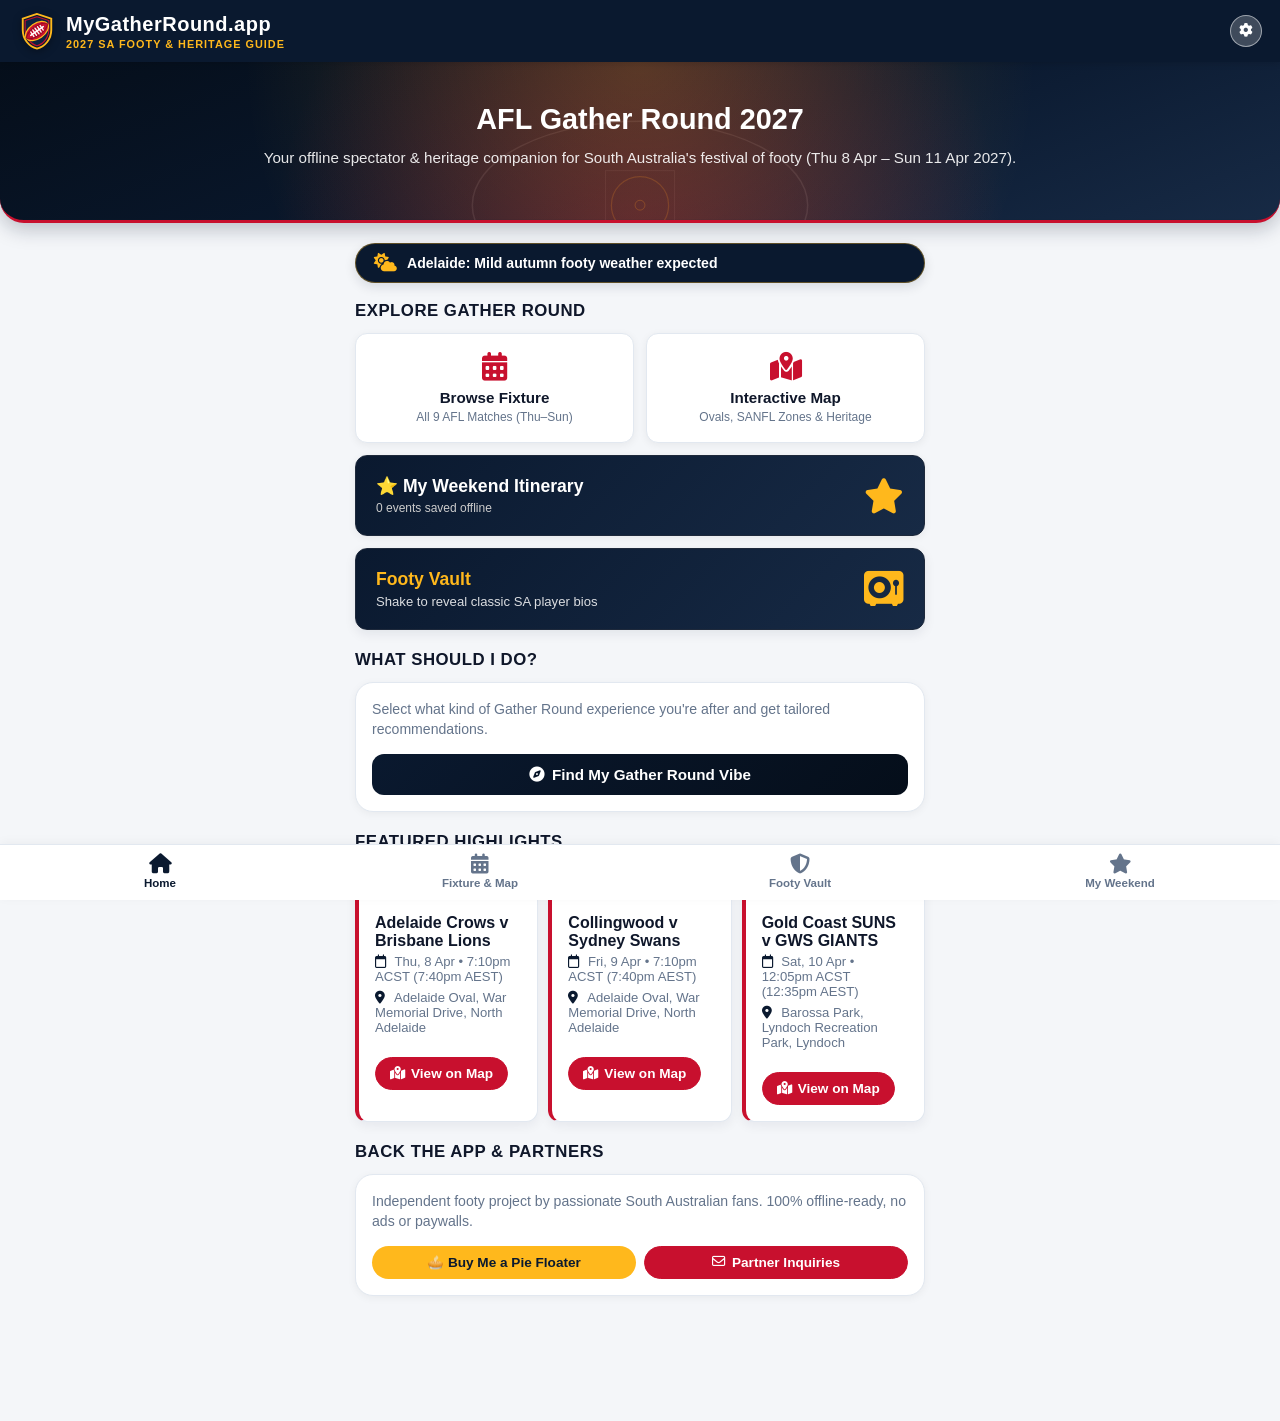
==== commit 3ff58b37: "Add files via upload" ====
--- a/index.html
+++ b/index.html
@@ -12,7 +12,7 @@
 
     <link rel="stylesheet" href="https://cdnjs.cloudflare.com/ajax/libs/font-awesome/6.4.0/css/all.min.css">
     <link rel="preconnect" href="https://cdnjs.cloudflare.com" crossorigin>
-    <link rel="stylesheet" href="style.css?v=6.0">
+    <link rel="stylesheet" href="style.css?v=7.0">
     <!-- Manual SPA pageviews sent from app.js -->
     <script>
         window.GATHER_GA_MEASUREMENT_ID = 'G-95K2T8ZYW4';
@@ -471,8 +471,8 @@
         <button class="nav-item" onclick="showView('saved')" id="nav-saved"><span class="badge" id="nav-badge" style="display:none;">0</span><i class="fas fa-star" aria-hidden="true"></i>My Weekend</button>
     </nav>
 
-    <script src="cdn-libs.js?v=6.0"></script>
-    <script src="app.js?v=6.0"></script>
-    <script src="push-notifications.js?v=6.0"></script>
+    <script src="cdn-libs.js?v=7.0"></script>
+    <script src="app.js?v=7.0"></script>
+    <script src="push-notifications.js?v=7.0"></script>
 </body>
 </html>
--- a/style.css
+++ b/style.css
@@ -1045,8 +1045,8 @@
 
 .tag {
     display: inline-block;
-    background: #ffe8dd;
-    color: var(--primary);
+    background: #FEE2E2;
+    color: var(--crimson);
     font-size: 0.72rem;
     padding: 3px 10px;
     border-radius: 12px;
@@ -1674,7 +1674,7 @@
     background: white;
     display: flex;
     justify-content: space-around;
-    padding: 10px 0 22px 0;
+    padding: 8px 0 calc(10px + env(safe-area-inset-bottom, 0px)) 0;
     border-top: 1px solid var(--border);
     z-index: 100;
     box-shadow: 0 -2px 10px rgba(0,0,0,0.04);
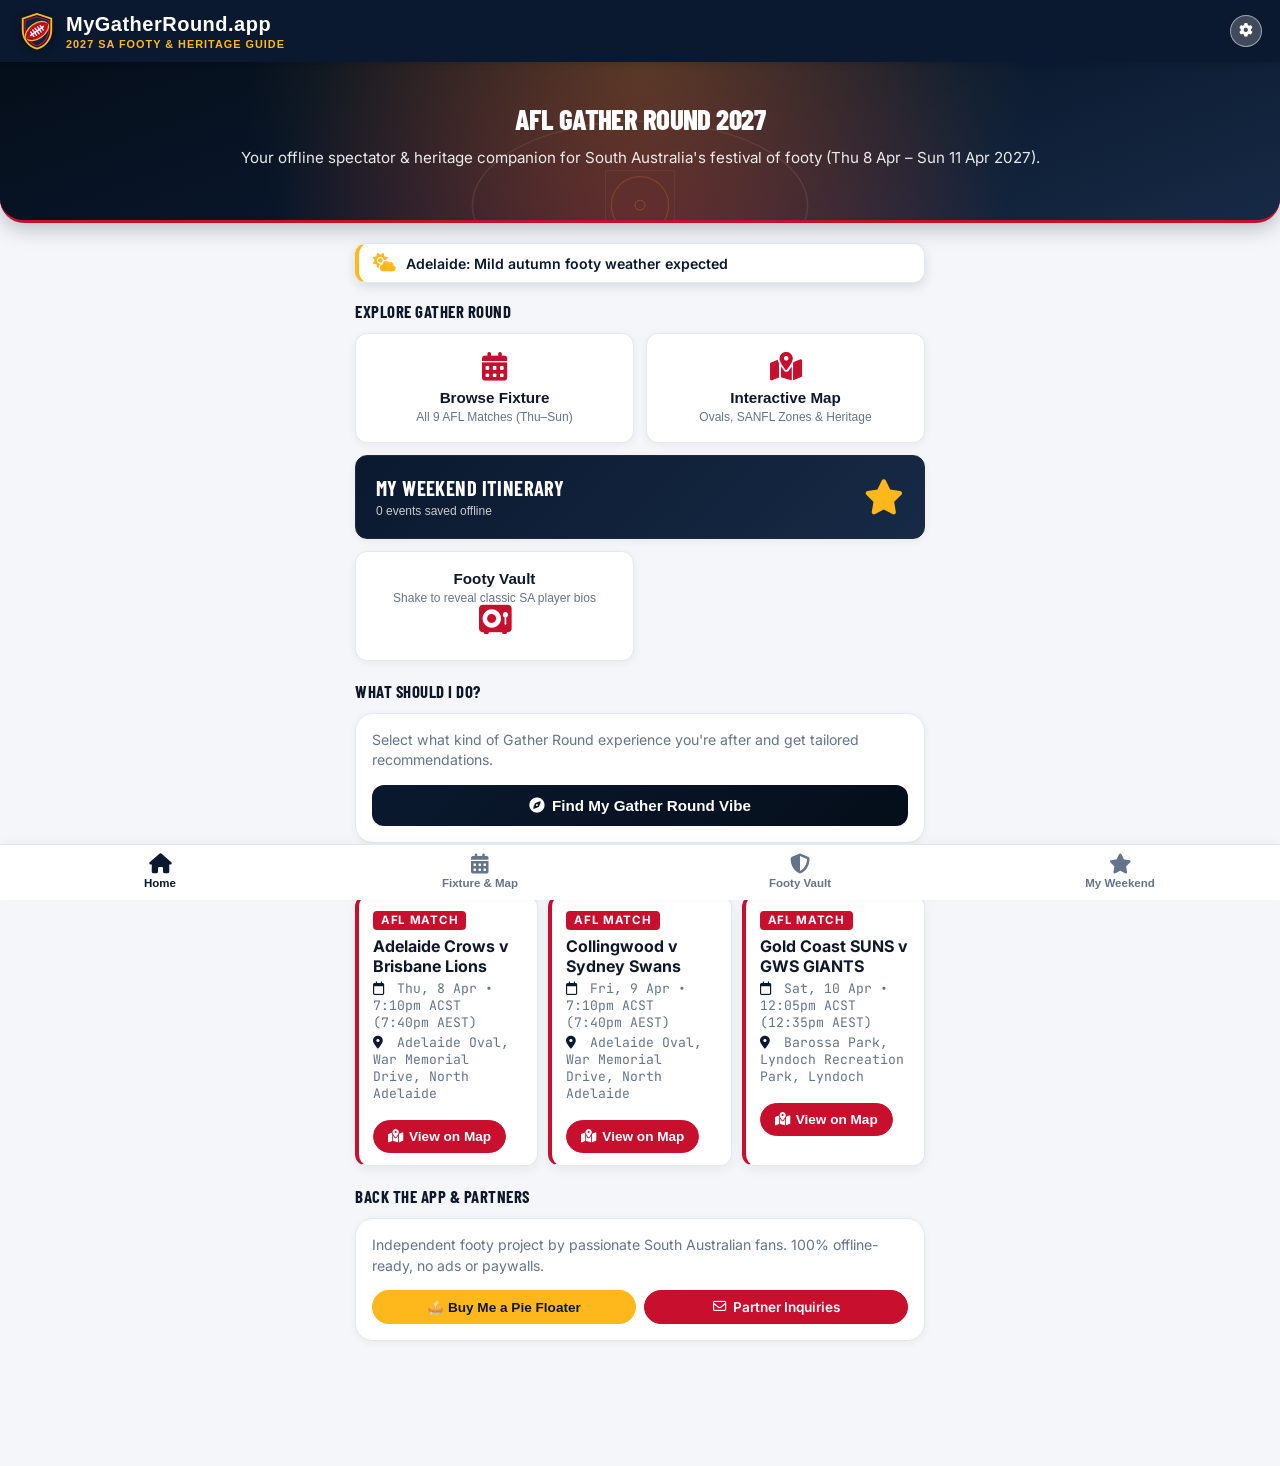
==== commit 551852bd: "Update version numbers in index.html" ====
--- a/index.html
+++ b/index.html
@@ -11,8 +11,11 @@
     <link rel="apple-touch-icon" href="icons/apple-touch-icon.png">
 
     <link rel="stylesheet" href="https://cdnjs.cloudflare.com/ajax/libs/font-awesome/6.4.0/css/all.min.css">
+    <link rel="preconnect" href="https://fonts.googleapis.com">
+    <link rel="preconnect" href="https://fonts.gstatic.com" crossorigin>
+    <link href="https://fonts.googleapis.com/css2?family=Barlow+Condensed:wght@700;800&family=Inter:wght@400;500;600;700&family=JetBrains+Mono:wght@600;700&display=swap" rel="stylesheet">
     <link rel="preconnect" href="https://cdnjs.cloudflare.com" crossorigin>
-    <link rel="stylesheet" href="style.css?v=7.0">
+    <link rel="stylesheet" href="style.css?v=8.0">
     <!-- Manual SPA pageviews sent from app.js -->
     <script>
         window.GATHER_GA_MEASUREMENT_ID = 'G-95K2T8ZYW4';
@@ -104,7 +107,7 @@
 
                 <button class="action-card primary-card" onclick="showView('saved')">
                     <div>
-                        <h3>⭐ My Weekend Itinerary</h3>
+                        <h3>My Weekend Itinerary</h3>
                         <p id="home-saved-count">0 events saved offline</p>
                     </div>
                     <i class="fas fa-star" aria-hidden="true" style="color:var(--gold);"></i>
@@ -471,8 +474,8 @@
         <button class="nav-item" onclick="showView('saved')" id="nav-saved"><span class="badge" id="nav-badge" style="display:none;">0</span><i class="fas fa-star" aria-hidden="true"></i>My Weekend</button>
     </nav>
 
-    <script src="cdn-libs.js?v=7.0"></script>
-    <script src="app.js?v=7.0"></script>
-    <script src="push-notifications.js?v=7.0"></script>
+    <script src="cdn-libs.js?v=8.0"></script>
+    <script src="app.js?v=8.0"></script>
+    <script src="push-notifications.js?v=8.0"></script>
 </body>
 </html>
--- a/style.css
+++ b/style.css
@@ -18,7 +18,7 @@
 }
 
 body {
-    font-family: -apple-system, BlinkMacSystemFont, 'Segoe UI', Roboto, Helvetica, Arial, sans-serif;
+    font-family: 'Inter', -apple-system, BlinkMacSystemFont, 'Segoe UI', sans-serif;
     background-color: var(--bg-color);
     margin: 0;
     padding: 0;
@@ -166,6 +166,9 @@
 }
 
 .hero h2 {
+    font-family: 'Barlow Condensed', sans-serif;
+    text-transform: uppercase;
+    letter-spacing: -0.02em;
     font-size: 1.8rem;
     font-weight: 800;
     margin: 0 0 10px 0;
@@ -189,12 +192,14 @@
     display: flex;
     align-items: center;
     gap: 10px;
-    background: #0A192F;
-    border: 1px solid rgba(255, 184, 28, 0.35);
-    border-radius: 9999px;
-    padding: 10px 18px;
+    background: #FFFFFF;
+    color: #0A192F;
+    border: 1px solid #E2E8F0;
+    border-left: 4px solid #FFB81C;
+    border-radius: 12px;
+    padding: 10px 14px;
     margin: 0 0 18px 0;
-    color: #FFFFFF;
+    color: #0A192F;
     font-size: 0.88rem;
     font-weight: 600;
     box-shadow: 0 4px 12px rgba(10, 25, 47, 0.12);
@@ -206,10 +211,13 @@
 }
 
 .weather-widget span {
-    color: #FFFFFF;
+    color: #0A192F;
 }
 
 .section-title {
+    font-family: 'Barlow Condensed', sans-serif;
+    text-transform: uppercase;
+    letter-spacing: 0.04em;
     font-size: 1.05rem;
     font-weight: 700;
     margin: 15px 0 12px 0;
@@ -526,7 +534,10 @@
 }
 
 .primary-card h3 {
-    font-size: 1.1rem;
+    font-family: 'Barlow Condensed', sans-serif;
+    text-transform: uppercase;
+    letter-spacing: 0.02em;
+    font-size: 1.28rem;
     margin-bottom: 4px;
 }
 
@@ -967,7 +978,7 @@
 .event-card {
     background: var(--card-bg);
     border-radius: 12px;
-    padding: 16px;
+    padding: 12px 14px;
     margin-bottom: 14px;
     box-shadow: 0 4px 12px rgba(10, 25, 47, 0.06);
     border: 1px solid #E2E8F0;
@@ -1007,9 +1018,12 @@
 }
 
 .event-card h3 {
-    margin: 0 0 8px 0;
-    font-size: 1.08rem;
-    padding-right: 35px;
+    font-family: 'Barlow Condensed', sans-serif;
+    text-transform: none;
+    letter-spacing: -0.01em;
+    margin: 4px 0 6px 0;
+    font-size: 1.28rem;
+    padding-right: 0;
     line-height: 1.35;
     font-weight: 800;
 }
@@ -1017,15 +1031,21 @@
 .event-meta {
     font-size: 0.82rem;
     color: var(--text-light);
-    margin-bottom: 12px;
+    margin-bottom: 8px;
     display: flex;
     flex-direction: column;
-    gap: 6px;
+    gap: 3px;
 }
 
 .event-meta i {
     width: 16px;
     color: var(--primary);
+}
+
+.event-meta strong,
+.event-meta span {
+    font-family: 'JetBrains Mono', monospace;
+    font-variant-numeric: tabular-nums;
 }
 
 .event-weather {
@@ -1043,14 +1063,44 @@
     color: #444;
 }
 
+.event-transit {
+    background: #F1F5F9;
+    padding: 8px 12px;
+    border-radius: 8px;
+    font-size: 0.8rem;
+    margin: 8px 0;
+    border-left: 3px solid var(--navy);
+}
+
+.event-transit i {
+    color: var(--crimson);
+    margin-right: 4px;
+}
+
 .tag {
     display: inline-block;
-    background: #FEE2E2;
-    color: var(--crimson);
+    background: #C8102E;
+    color: #FFFFFF;
+    border-radius: 4px;
+    margin: 0;
+    padding: 4px 8px;
+    line-height: 1;
+    letter-spacing: 0.06em;
+}
+
+.event-badges .tag:not(.secondary-tag) {
+    background: #C8102E;
+    color: #FFFFFF;
+}
+
+.tag.secondary-tag {
+    background: #EEF2F7;
+    color: #334155;
+    border: 1px solid #CBD5E1;
+}
+
+.tag {
     font-size: 0.72rem;
-    padding: 3px 10px;
-    border-radius: 12px;
-    margin-bottom: 8px;
     font-weight: 700;
     text-transform: uppercase;
 }
@@ -1068,9 +1118,12 @@
     align-items: center;
     justify-content: center;
     margin-left: auto;
-    background: transparent !important;
-    border: none !important;
-    padding: 4px;
+    gap: 5px;
+    min-height: 30px;
+    background: #FFFFFF !important;
+    border: 1px solid #CBD5E1 !important;
+    border-radius: 7px;
+    padding: 5px 8px;
     cursor: pointer;
     color: #9ca3af;
     box-shadow: none !important;
@@ -1078,7 +1131,7 @@
 }
 
 .fav-btn i {
-    font-size: 1.15rem;
+    font-size: 0.82rem;
     transition: color 0.2s ease;
 }
 
@@ -1089,7 +1142,21 @@
 .fav-btn.saved,
 .fav-btn.saved i,
 .fav-btn i.saved {
-    color: #ff69b4 !important;
+    background: #FEF3C7;
+    color: #92400E;
+    border-color: #F59E0B;
+}
+
+.fav-btn.saved {
+    background: #FEF3C7 !important;
+    color: #92400E !important;
+    border-color: #F59E0B !important;
+}
+
+.star-label {
+    font-family: 'Inter', sans-serif;
+    font-size: 0.78rem;
+    font-weight: 700;
 }
 
 .fav-btn:focus-visible {
@@ -1100,6 +1167,61 @@
 .secondary-tag {
     background: #eef5ff;
     color: #1f5ea8;
+}
+
+.passport-badge-strip {
+    display: flex;
+    overflow-x: auto;
+    gap: 10px;
+    padding-bottom: 4px;
+    scroll-snap-type: x mandatory;
+    scrollbar-width: thin;
+}
+
+.passport-badge-card {
+    flex: 0 0 132px;
+    min-height: 132px;
+    padding: 10px 8px;
+    border-radius: 10px;
+    border: 1px solid #E2E8F0;
+    background: #F8FAFC;
+    opacity: 0.72;
+    text-align: center;
+    scroll-snap-align: start;
+}
+
+.passport-badge-card.unlocked {
+    opacity: 1;
+    border-color: #F59E0B;
+    background: #FFFDF5;
+}
+
+.passport-badge-medallion {
+    width: 48px;
+    height: 48px;
+    margin: 0 auto 7px;
+    border-radius: 50%;
+    display: flex;
+    align-items: center;
+    justify-content: center;
+    color: #FFB81C;
+    background: #0A192F;
+    border: 3px solid #FFB81C;
+    box-shadow: 0 0 0 2px #0A192F;
+}
+
+.passport-badge-card strong {
+    display: block;
+    color: var(--navy);
+    font-size: 0.78rem;
+}
+
+.passport-badge-card > span {
+    display: block;
+    margin-top: 3px;
+    color: var(--text-light);
+    font-size: 0.68rem;
+    line-height: 1.25;
 }
 
 /* Event Lifecycle Badges */
@@ -1149,10 +1271,10 @@
 
 .card-primary-actions .btn {
     flex: 1 1 calc(50% - 4px);
-    padding: 9px 12px;
-    font-size: 0.84rem;
+    padding: 8px 10px;
+    font-size: 0.82rem;
     font-weight: 700;
-    border-radius: 10px;
+    border-radius: 8px;
 }
 
 /* Collapsible Card Details */
@@ -1450,6 +1572,9 @@
 }
 
 .saved-heading h2 {
+    font-family: 'Barlow Condensed', sans-serif;
+    text-transform: uppercase;
+    letter-spacing: 0.02em;
     margin: 0;
     font-size: 1.3rem;
 }
@@ -2021,561 +2146,3 @@
     display: inline-flex;
     align-items: center;
     justify-content: center;
-    gap: 5px;
-    padding: 6px 10px;
-    font-size: 0.76rem;
-    font-weight: 700;
-    border-radius: 8px;
-    cursor: pointer;
-    text-decoration: none;
-    border: 1px solid transparent;
-    transition: all 0.15s ease;
-    flex: 1 1 50%;
-    min-height: 32px;
-    line-height: 1.2;
-    box-sizing: border-box;
-}
-
-.popup-btn:active {
-    transform: scale(0.96);
-}
-
-.popup-btn-nav {
-    background-color: var(--navy);
-    color: #ffffff !important;
-    border-color: var(--navy);
-}
-
-.popup-btn-nav:hover {
-    background-color: var(--crimson);
-    border-color: var(--crimson);
-}
-
-.popup-btn-copy {
-    background-color: #f3f4f6;
-    color: #1f2937;
-    border-color: #d1d5db;
-}
-
-.popup-btn-copy:hover {
-    background-color: #e5e7eb;
-    border-color: #9ca3af;
-}
-
-.popup-cp-address {
-    display: inline-block;
-    font-size: 0.74rem;
-    color: #4b5563;
-    margin-top: 2px;
-}
-
-/* ==========================================================================
-   Sponsor Spotlight Showcase & Sponsored Events (Task 3)
-   ========================================================================== */
-.sponsor-showcase-card {
-    background: linear-gradient(135deg, #ffffff 0%, #fafafa 100%);
-    border: 1.5px dashed var(--crimson) !important;
-    border-radius: 12px;
-    padding: 18px 16px;
-    margin-bottom: 14px;
-    position: relative;
-    box-shadow: 0 2px 10px rgba(0, 0, 0, 0.04);
-}
-
-.sponsor-showcase-card .event-title {
-    margin: 0 0 6px 0;
-    font-size: 1.05rem;
-    font-weight: 800;
-    color: #111827;
-}
-
-.sponsor-showcase-card .event-desc {
-    font-size: 0.86rem;
-    color: #4b5563;
-    line-height: 1.45;
-    margin-bottom: 14px;
-}
-
-.sponsor-showcase-card .card-actions {
-    display: flex;
-    gap: 10px;
-}
-
-.sponsored-card {
-    border: 2px solid var(--gold) !important;
-    background: linear-gradient(135deg, #FFFBEB 0%, #ffffff 100%) !important;
-    box-shadow: 0 4px 14px rgba(255, 184, 28, 0.15) !important;
-}
-
-.sponsor-tag {
-    background: #FEE2E2 !important;
-    color: var(--crimson) !important;
-    border: 1px solid #FECACA;
-    font-weight: 800;
-    letter-spacing: 0.5px;
-    display: inline-flex;
-    align-items: center;
-    gap: 5px;
-}
-
-.btn-outline-primary {
-    background-color: transparent;
-    color: var(--crimson);
-    border: 1.5px solid var(--crimson);
-    font-weight: 700;
-    text-decoration: none;
-    display: inline-flex;
-    align-items: center;
-    gap: 6px;
-    padding: 8px 16px;
-    border-radius: 10px;
-    font-size: 0.85rem;
-    transition: all 0.2s ease;
-}
-
-.btn-outline-primary:hover {
-    background-color: var(--crimson);
-    color: #ffffff !important;
-    border-color: var(--crimson);
-}
-
-.btn-outline-primary:active {
-    background-color: #A00D24;
-    transform: scale(0.97);
-}
-
-/* ==========================================================================
-   18-Club Filter Bar & Map Layer Toggles & Star Toggle
-   ========================================================================== */
-
-.club-filter-bar {
-    display: flex;
-    overflow-x: auto;
-    padding: 4px 15px 10px 15px;
-    gap: 6px;
-    scrollbar-width: thin;
-    -webkit-overflow-scrolling: touch;
-}
-
-.club-pill {
-    background: #FFFFFF;
-    border: 1px solid #CBD5E1;
-    border-radius: 999px;
-    padding: 6px 12px;
-    font-size: 0.78rem;
-    font-weight: 600;
-    color: var(--navy);
-    white-space: nowrap;
-    cursor: pointer;
-    transition: all 0.15s ease;
-    box-shadow: 0 1px 2px rgba(0,0,0,0.03);
-}
-
-.club-pill:hover {
-    background: #F1F5F9;
-    border-color: #94A3B8;
-}
-
-.club-pill.active {
-    background: var(--navy);
-    color: var(--gold);
-    border-color: var(--navy);
-    font-weight: 700;
-    box-shadow: 0 2px 6px rgba(10, 25, 47, 0.25);
-}
-
-.map-layer-toggles {
-    display: flex;
-    flex-wrap: nowrap;
-    overflow-x: auto;
-    gap: 6px;
-    padding: 8px 12px;
-    background: #FFFFFF;
-    border-bottom: 1px solid var(--border);
-    scrollbar-width: none;
-    -webkit-overflow-scrolling: touch;
-}
-
-.map-layer-toggles::-webkit-scrollbar {
-    display: none;
-}
-
-.layer-pill {
-    flex-shrink: 0;
-    background: #F8FAFC;
-    border: 1px solid #CBD5E1;
-    border-radius: 6px;
-    padding: 5px 9px;
-    font-size: 0.74rem;
-    font-weight: 600;
-    color: #334155;
-    cursor: pointer;
-    white-space: nowrap;
-    display: inline-flex;
-    align-items: center;
-    gap: 4px;
-    transition: all 0.15s ease;
-}
-
-.layer-pill:hover {
-    background: #E2E8F0;
-}
-
-.layer-pill.active {
-    background: var(--navy);
-    color: var(--gold);
-    border-color: var(--navy);
-    font-weight: 700;
-    box-shadow: 0 1px 4px rgba(10, 25, 47, 0.2);
-}
-
-/* Star Toggle on Event Cards */
-.fav-btn.star-toggle-btn {
-    color: #64748B;
-    border: 1px solid #CBD5E1;
-    border-radius: 6px;
-    padding: 4px 8px;
-    background: #FFFFFF;
-    font-size: 0.78rem;
-    display: inline-flex;
-    align-items: center;
-    gap: 4px;
-    cursor: pointer;
-    transition: all 0.15s ease;
-}
-
-.fav-btn.star-toggle-btn:hover {
-    border-color: var(--gold);
-    color: var(--gold);
-}
-
-.fav-btn.star-toggle-btn.saved {
-    color: var(--navy);
-    background: #FEF3C7;
-    border-color: var(--gold);
-    font-weight: 700;
-}
-
-.fav-btn.star-toggle-btn.saved i {
-    color: #B45309;
-}
-
-/* Pie icon wrap */
-.pie-icon-wrap {
-    background: #FEF3C7 !important;
-    font-size: 1.6rem !important;
-}
-
-/* Map Popups */
-.map-popup-card {
-    min-width: 210px;
-    max-width: 280px;
-}
-.map-popup-card .popup-tag {
-    display: inline-block;
-    padding: 2px 7px;
-    border-radius: 4px;
-    font-size: 0.7rem;
-    font-weight: 800;
-    text-transform: uppercase;
-    margin-bottom: 6px;
-}
-.map-popup-card .popup-title {
-    margin: 0 0 6px 0;
-    font-size: 0.95rem;
-    color: var(--navy);
-    font-weight: 700;
-}
-.map-popup-card .popup-meta {
-    font-size: 0.76rem;
-    color: var(--text-light);
-    display: flex;
-    flex-direction: column;
-    gap: 3px;
-    margin-bottom: 8px;
-}
-
-/* SANFL Zone Map Popup Card */
-.sanfl-popup-card {
-    min-width: 240px;
-    max-width: 320px;
-    padding: 2px 0 0 0;
-    border-radius: 8px;
-    overflow: hidden;
-}
-
-.sanfl-popup-card .popup-tag {
-    display: inline-block;
-    padding: 4px 10px;
-    border-radius: 6px;
-    font-size: 0.72rem;
-    font-weight: 800;
-    text-transform: uppercase;
-    letter-spacing: 0.5px;
-    margin-bottom: 8px;
-    box-shadow: 0 1px 3px rgba(0, 0, 0, 0.15);
-}
-
-.sanfl-popup-card .popup-title {
-    margin: 0 0 8px 0;
-    font-size: 1.05rem;
-    color: #0A192F;
-    font-weight: 800;
-    line-height: 1.3;
-}
-
-.sanfl-popup-card .popup-meta {
-    font-size: 0.8rem;
-    color: #334155;
-    display: flex;
-    flex-direction: column;
-    gap: 6px;
-    margin-bottom: 10px;
-    background: #F8FAFC;
-    padding: 8px 10px;
-    border-radius: 6px;
-    border: 1px solid #E2E8F0;
-}
-
-.sanfl-popup-card .popup-meta span {
-    display: flex;
-    align-items: flex-start;
-    gap: 6px;
-    line-height: 1.35;
-}
-
-.sanfl-popup-card .popup-meta i {
-    color: var(--crimson, #C8102E);
-    margin-top: 2px;
-    font-size: 0.78rem;
-    width: 14px;
-    text-align: center;
-}
-
-.sanfl-popup-card p {
-    font-size: 0.8rem;
-    line-height: 1.45;
-    color: #475569;
-    margin: 6px 0 0;
-    padding-top: 6px;
-    border-top: 1px dashed #CBD5E1;
-}
-
-/* ======================================================================
-   FOOTY VAULT — Shake-to-Reveal Classic SA Player Bios
-   ====================================================================== */
-.vault-card {
-    grid-column: span 2;
-    background: linear-gradient(135deg, #0A192F 0%, #172A45 100%);
-    border: 1px solid #1E293B;
-    color: white;
-    display: flex;
-    align-items: center;
-    justify-content: space-between;
-    text-align: left;
-    padding: 20px;
-    box-shadow: 0 4px 12px rgba(10, 25, 47, 0.08);
-}
-.vault-card i {
-    font-size: 2.2rem;
-    color: #FFB81C !important;
-    margin: 0;
-}
-.vault-card h3 {
-    font-size: 1.1rem;
-    margin-bottom: 4px;
-    color: #FFB81C;
-}
-.vault-card p {
-    color: rgba(255,255,255,0.85);
-    margin: 0;
-    font-size: 0.82rem;
-}
-
-#view-vault .vault-subtitle {
-    font-size: 0.95rem;
-    color: var(--text-light);
-    margin-bottom: 20px;
-    line-height: 1.5;
-}
-
-.vault-controls {
-    display: flex;
-    flex-direction: column;
-    align-items: center;
-    gap: 12px;
-    margin-bottom: 24px;
-}
-
-.vault-unlock-btn {
-    font-size: 1rem;
-    padding: 12px 24px;
-    border-radius: 12px;
-    background: var(--crimson);
-    color: #fff;
-    font-weight: 700;
-}
-.vault-unlock-btn:hover {
-    filter: brightness(1.1);
-}
-
-.vault-sensor-badge {
-    font-size: 0.85rem;
-    color: var(--text-dark);
-    background: #FFFFFF;
-    border: 1px solid var(--border);
-    border-radius: 20px;
-    padding: 6px 16px;
-    text-align: center;
-    box-shadow: 0 1px 4px rgba(0,0,0,0.04);
-    transition: all 0.2s ease;
-}
-
-.vault-sensor-badge.sensor-active {
-    background: #DCFCE7;
-    color: #166534;
-    border-color: #86EFAC;
-    font-weight: 700;
-    box-shadow: 0 0 0 3px rgba(34, 197, 94, 0.2);
-}
-
-.vault-tap-btn {
-    font-size: 0.95rem;
-    padding: 10px 20px;
-    border-radius: 10px;
-    animation: vaultPulse 2s ease-in-out infinite;
-}
-@keyframes vaultPulse {
-    0%, 100% { transform: scale(1); }
-    50% { transform: scale(1.05); }
-}
-
-.vault-card-container {
-    min-height: 100px;
-}
-
-/* Vintage SA Footy Card (light blue #ADD8E6 background) */
-.vault-player-card {
-    background-color: #ADD8E6;
-    border: 3px solid #8ab4c7;
-    border-radius: 16px;
-    padding: 24px 20px;
-    max-width: 420px;
-    margin: 0 auto 24px;
-    box-shadow: 0 6px 24px rgba(0,0,0,0.15), inset 0 1px 0 rgba(255,255,255,0.5);
-    position: relative;
-    animation: vaultCardFlip 0.4s ease-out;
-    color: #1a1a1a;
-}
-@keyframes vaultCardFlip {
-    0% { transform: rotateY(90deg) scale(0.8); opacity: 0; }
-    100% { transform: rotateY(0deg) scale(1); opacity: 1; }
-}
-
-.vault-card-number {
-    position: absolute;
-    top: 12px;
-    right: 16px;
-    font-size: 0.75rem;
-    font-weight: 700;
-    color: #4a7a8c;
-    letter-spacing: 1px;
-    text-transform: uppercase;
-    font-family: 'Courier New', monospace;
-}
-
-.vault-card-initials {
-    width: 72px;
-    height: 72px;
-    border-radius: 50%;
-    background: linear-gradient(135deg, #0A192F, #1a3a5c);
-    color: #FFB81C;
-    font-size: 1.6rem;
-    font-weight: 800;
-    display: flex;
-    align-items: center;
-    justify-content: center;
-    margin: 0 auto 12px;
-    border: 3px solid #FFB81C;
-    letter-spacing: 2px;
-}
-
-.vault-card-name {
-    text-align: center;
-    font-size: 1.35rem;
-    font-weight: 800;
-    margin: 0 0 2px;
-    color: #0A192F;
-}
-
-.vault-card-nickname {
-    text-align: center;
-    font-size: 0.95rem;
-    font-style: italic;
-    color: #3a5a6c;
-    margin-bottom: 4px;
-}
-
-.vault-card-position {
-    text-align: center;
-    font-size: 0.82rem;
-    font-weight: 600;
-    color: #4a7a8c;
-    margin-bottom: 14px;
-    text-transform: uppercase;
-    letter-spacing: 0.5px;
-}
-
-.vault-card-stats-grid {
-    display: grid;
-    grid-template-columns: 1fr 1fr;
-    gap: 10px;
-    margin-bottom: 14px;
-}
-
-.vault-stat-block {
-    background: rgba(255,255,255,0.55);
-    border-radius: 8px;
-    padding: 8px 10px;
-    text-align: center;
-}
-
-.vault-stat-label {
-    font-size: 0.68rem;
-    font-weight: 700;
-    text-transform: uppercase;
-    letter-spacing: 0.5px;
-    color: #4a7a8c;
-    margin-bottom: 3px;
-}
-
-.vault-stat-value {
-    font-size: 0.78rem;
-    font-weight: 600;
-    color: #1a1a1a;
-    line-height: 1.35;
-}
-
-.vault-card-bio {
-    font-size: 0.85rem;
-    line-height: 1.55;
-    color: #2a3a4a;
-    margin: 0 0 12px;
-    text-align: left;
-}
-
-.vault-card-trivia {
-    font-size: 0.82rem;
-    line-height: 1.5;
-    color: #3a4a5a;
-    background: rgba(255,255,255,0.45);
-    border-radius: 8px;
-    padding: 10px 12px;
-    border-left: 3px solid #FFB81C;
-}
-
-.vault-back-row {
-    text-align: center;
-    margin-top: 16px;
-    padding-bottom: 24px;
-}
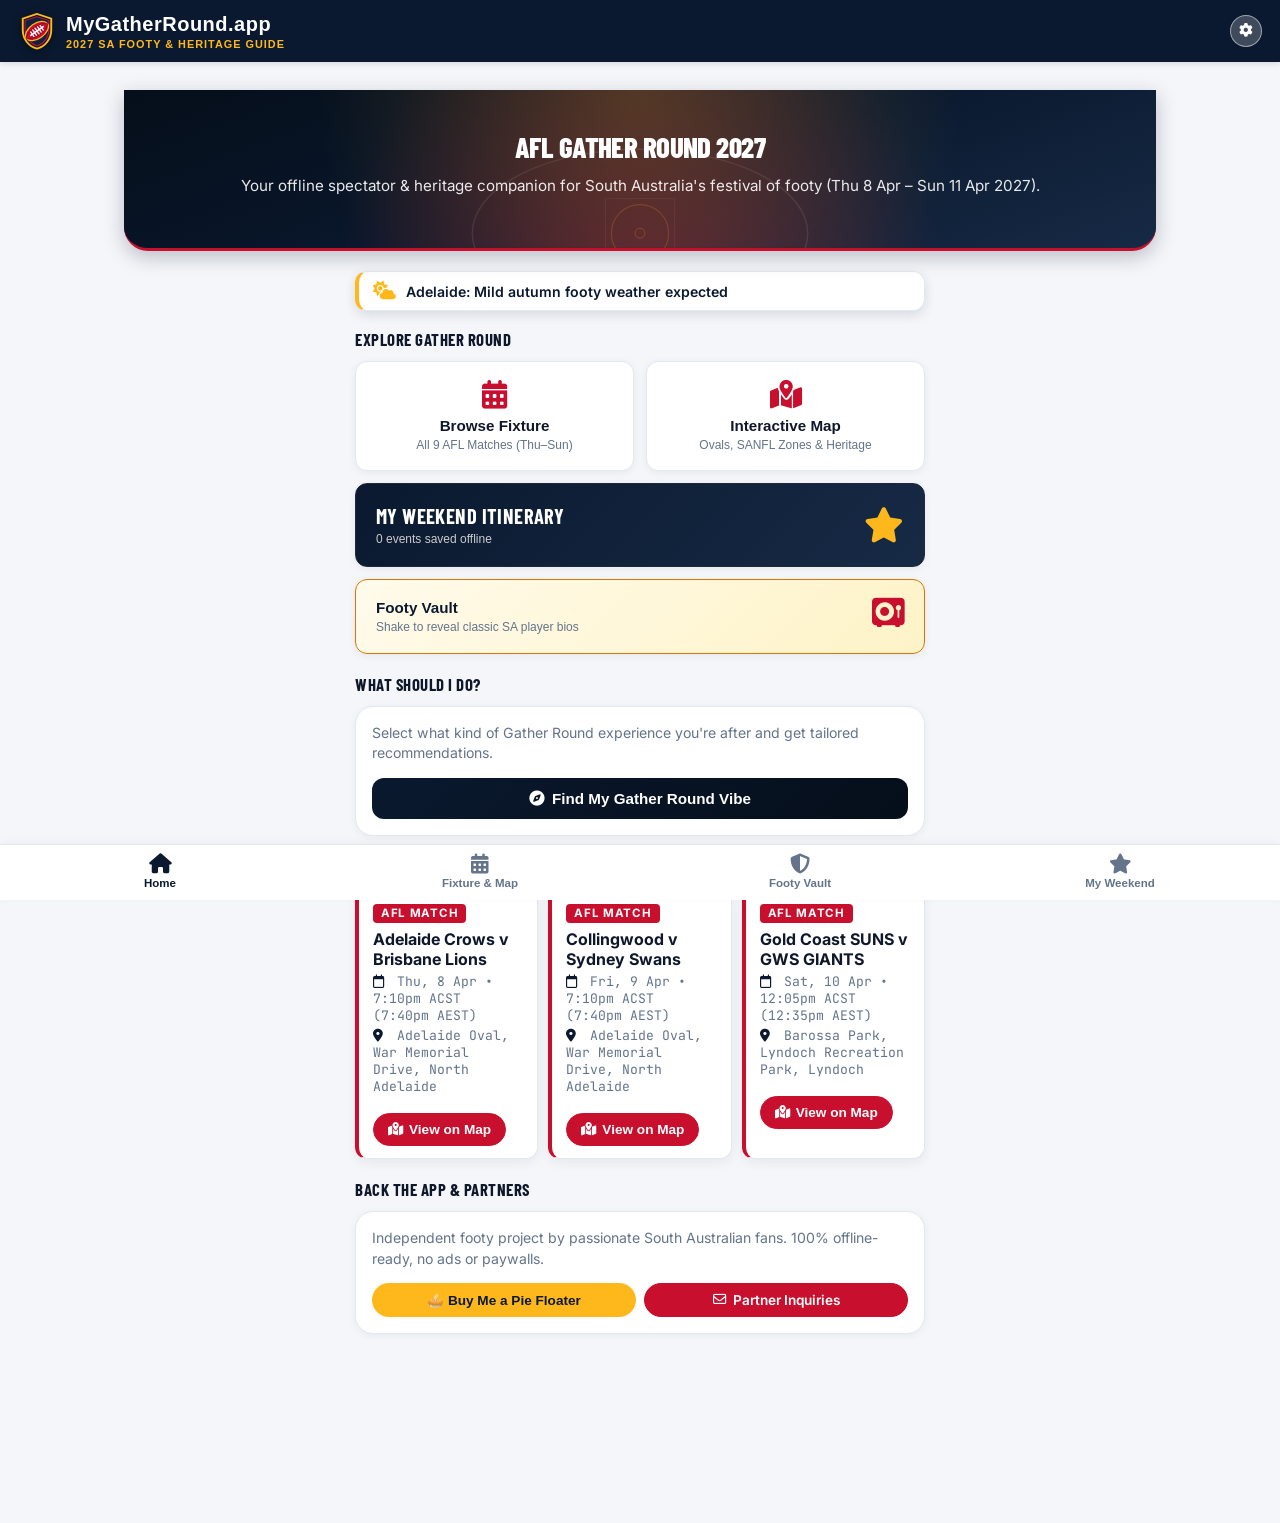
==== commit 4efe6cb4: "Update stylesheet version in index.html" ====
--- a/index.html
+++ b/index.html
@@ -15,7 +15,7 @@
     <link rel="preconnect" href="https://fonts.gstatic.com" crossorigin>
     <link href="https://fonts.googleapis.com/css2?family=Barlow+Condensed:wght@700;800&family=Inter:wght@400;500;600;700&family=JetBrains+Mono:wght@600;700&display=swap" rel="stylesheet">
     <link rel="preconnect" href="https://cdnjs.cloudflare.com" crossorigin>
-    <link rel="stylesheet" href="style.css?v=8.0">
+    <link rel="stylesheet" href="style.css?v=10.2">
     <!-- Manual SPA pageviews sent from app.js -->
     <script>
         window.GATHER_GA_MEASUREMENT_ID = 'G-95K2T8ZYW4';
@@ -474,8 +474,8 @@
         <button class="nav-item" onclick="showView('saved')" id="nav-saved"><span class="badge" id="nav-badge" style="display:none;">0</span><i class="fas fa-star" aria-hidden="true"></i>My Weekend</button>
     </nav>
 
-    <script src="cdn-libs.js?v=8.0"></script>
-    <script src="app.js?v=8.0"></script>
-    <script src="push-notifications.js?v=8.0"></script>
+    <script src="cdn-libs.js?v=10.1"></script>
+    <script src="app.js?v=10.1"></script>
+    <script src="push-notifications.js?v=10.1"></script>
 </body>
 </html>
--- a/style.css
+++ b/style.css
@@ -2146,3 +2146,169 @@
     display: inline-flex;
     align-items: center;
     justify-content: center;
+    gap: 5px;
+    padding: 6px 10px;
+    font-size: 0.78rem;
+    font-weight: 600;
+    border-radius: 8px;
+    border: 1px solid #CBD5E1;
+    background: #FFFFFF;
+    color: #0A192F;
+    text-decoration: none;
+    cursor: pointer;
+    flex: 1;
+}
+#view-vault {
+  padding-top: 24px;
+}
+
+.vault-card {
+  grid-column: span 2;
+  display: flex;
+  align-items: center;
+  justify-content: space-between;
+  text-align: left;
+  padding: 18px 20px;
+  background: linear-gradient(135deg, #FFFBEB 0%, #FEF3C7 100%);
+  border: 1.5px solid #D97706;
+  color: #0A192F;
+}
+
+.vault-player-card {
+  background: #FAF6EE;
+  padding: 10px;
+  border-radius: 10px;
+  border: 1px solid #C8BFA8;
+  box-shadow: 0 10px 24px rgba(10, 25, 47, 0.18);
+  max-width: 440px;
+  margin: 16px auto;
+  color: #0A192F;
+}
+
+.vault-card-inner {
+  border: 2px solid #0A192F;
+  border-radius: 6px;
+  padding: 18px 16px;
+  position: relative;
+  overflow: hidden;
+  text-align: center;
+}
+
+.vault-card-sash {
+  position: absolute;
+  top: 12px;
+  left: -30px;
+  background: #C8102E;
+  color: #FFB81C;
+  font-family: 'Barlow Condensed', sans-serif;
+  font-weight: 800;
+  font-size: 0.72rem;
+  letter-spacing: 0.08em;
+  padding: 3px 32px;
+  transform: rotate(-35deg);
+  border-top: 1px solid #FFB81C;
+  border-bottom: 1px solid #FFB81C;
+}
+
+.vault-card-number {
+  text-align: right;
+  font-family: 'JetBrains Mono', monospace;
+  font-size: 0.75rem;
+  font-weight: 700;
+}
+
+.vault-card-initials {
+  width: 56px;
+  height: 56px;
+  margin: 4px auto 10px;
+  border-radius: 50%;
+  background: #0A192F;
+  color: #FFB81C;
+  border: 2.5px solid #FFB81C;
+  display: flex;
+  align-items: center;
+  justify-content: center;
+  font-family: 'Barlow Condensed', sans-serif;
+  font-size: 1.5rem;
+  font-weight: 800;
+}
+
+.vault-card-name {
+  background: #0A192F;
+  color: #FFB81C;
+  font-family: 'Barlow Condensed', sans-serif;
+  font-size: 1.55rem;
+  text-transform: uppercase;
+  letter-spacing: 0.02em;
+  padding: 5px 12px;
+  border-radius: 4px;
+  margin: 0 0 6px;
+}
+
+.vault-card-nickname {
+  font-style: italic;
+  font-weight: 600;
+  font-size: 0.9rem;
+}
+
+.vault-card-position {
+  font-size: 0.75rem;
+  font-weight: 700;
+  text-transform: uppercase;
+  letter-spacing: 0.05em;
+  margin: 4px 0 14px;
+}
+
+.vault-card-stats-grid {
+  display: grid;
+  grid-template-columns: 1fr 1fr;
+  gap: 8px;
+  margin-bottom: 12px;
+  text-align: left;
+}
+
+.vault-stat-block {
+  background: rgba(255, 255, 255, 0.85);
+  border: 1px solid #0A192F;
+  border-radius: 4px;
+  padding: 8px;
+}
+
+.vault-stat-label {
+  font-size: 0.65rem;
+  font-weight: 800;
+  text-transform: uppercase;
+  color: #475569;
+  margin-bottom: 2px;
+}
+
+.vault-stat-value {
+  font-size: 0.8rem;
+  font-weight: 600;
+  line-height: 1.3;
+}
+
+.vault-card-bio {
+  font-size: 0.84rem;
+  line-height: 1.45;
+  text-align: left;
+  margin: 0 0 10px;
+}
+
+.vault-card-trivia {
+  background: rgba(255, 255, 255, 0.75);
+  border-left: 3px solid #C8102E;
+  padding: 8px 10px;
+  border-radius: 4px;
+  font-size: 0.8rem;
+  line-height: 1.4;
+  text-align: left;
+}
+
+@media (min-width: 900px) {
+  #view-home, #view-vault, #view-saved {
+    max-width: 1080px;
+    margin: 0 auto;
+    padding: 28px 24px 64px;
+  }
+}
